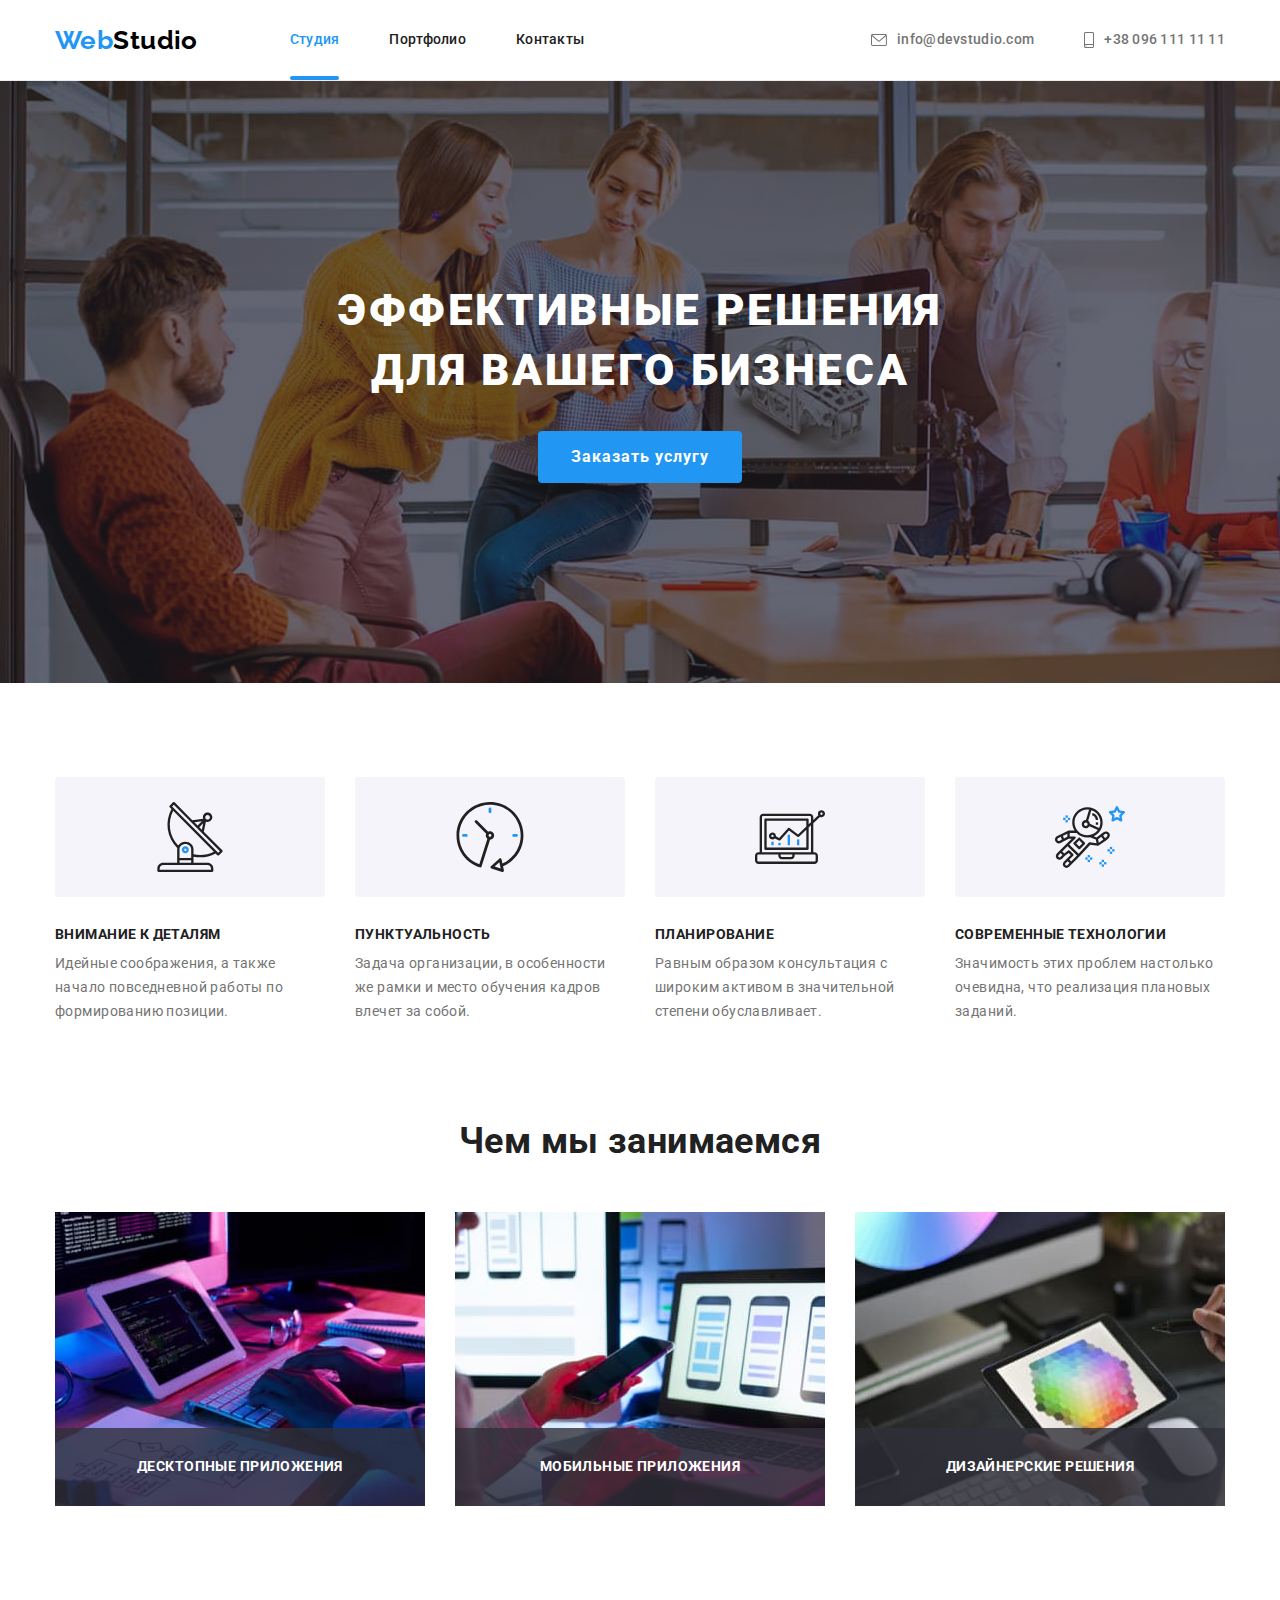
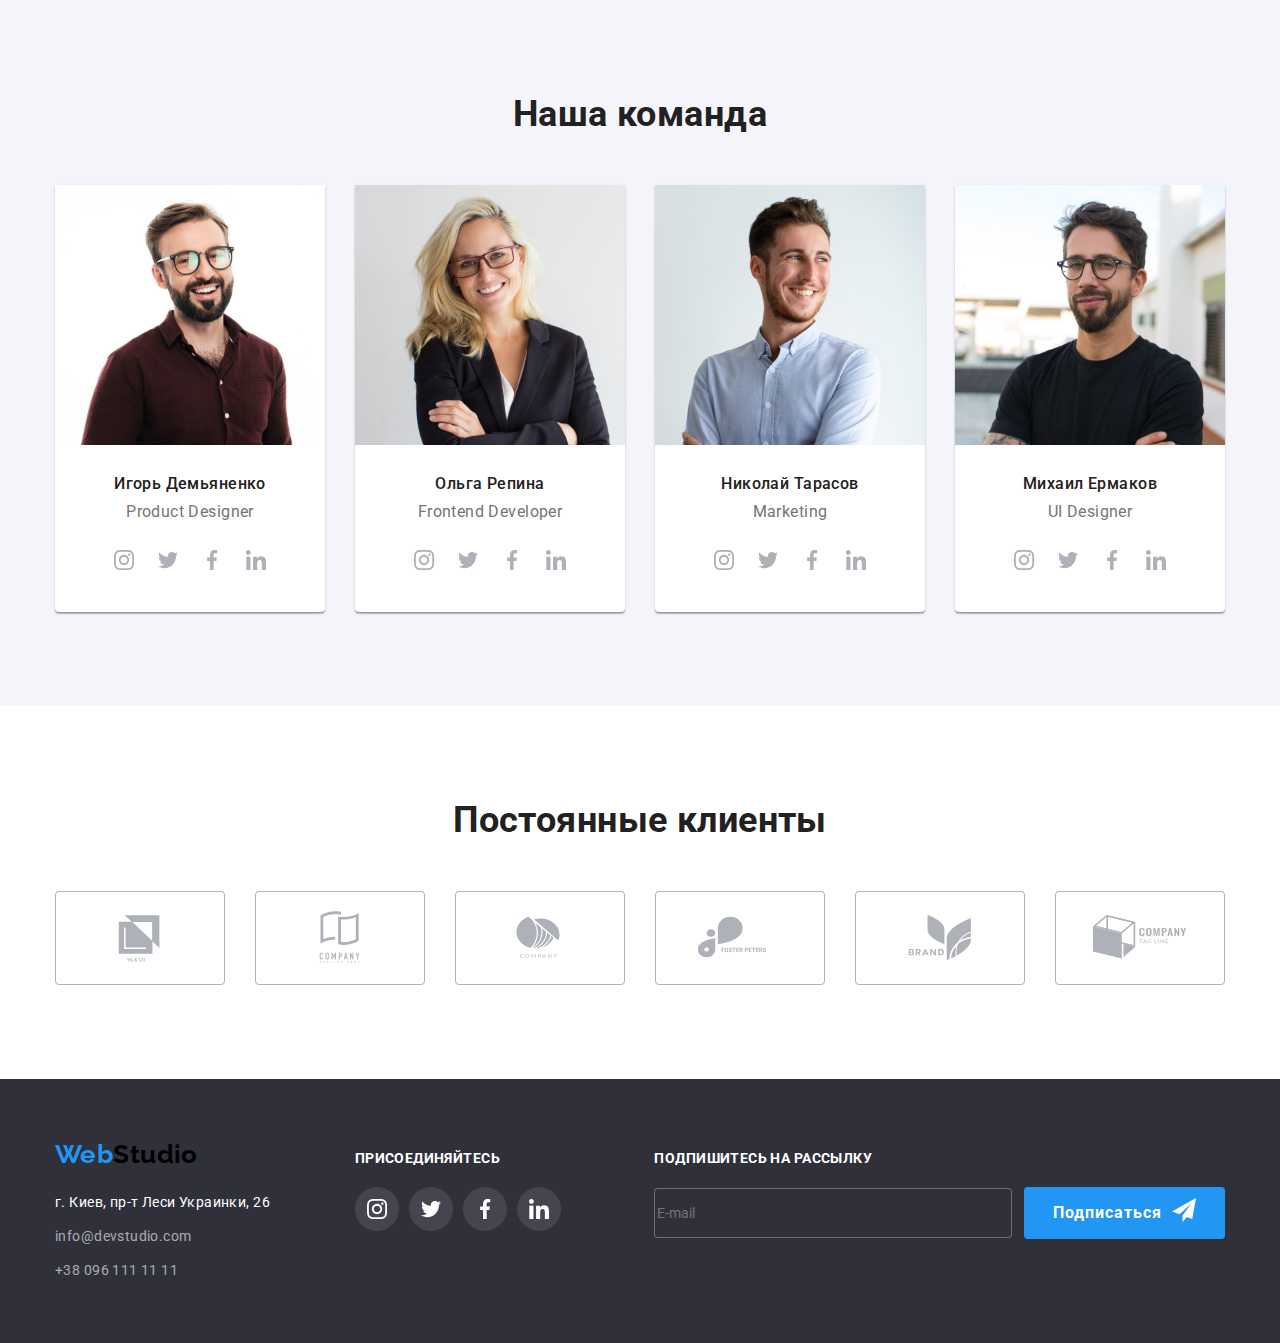
==== index.html @ 5659fb7a "copy hw" ====
<!DOCTYPE html>
<html lang="ru">

<head>
    <meta charset="UTF-8">
    <meta http-equiv="X-UA-Compatible" content="IE=edge">
    <meta name="viewport" content="width=device-width, initial-scale=1.0">
    <title>Webstudio</title>
    <link rel="stylesheet"
        href="https://cdnjs.cloudflare.com/ajax/libs/modern-normalize/1.0.0/modern-normalize.min.css">
    <link rel="preconnect" href="https://fonts.gstatic.com">
    <link
        href="https://fonts.googleapis.com/css2?family=Raleway:wght@700&family=Roboto:wght@400;500;700;900&display=swap"
        rel="stylesheet">
    <link rel="stylesheet" href="./css/main.min.css">
</head>

<body>
    <!-- Шапка -->
    <header class="header">
        <div class="container">
            <nav class="navigation">
                <a class="logo" href="./index.html"><span class="web">Web</span>Studio</a>
                <ul class="site-nav list">
                    <li class="site-nav-item"><a class="link current" href="./index.html">Студия</a></li>
                    <li class="site-nav-item"><a class="link" href="./portfolio.html">Портфолио</a></li>
                    <li class="site-nav-item"><a class="link" href="">Контакты</a></li>
                </ul>
            </nav>

            <ul class="our-contacts list">
                <li class="our-contacts-item">
                    <a class="link" href="mailto:info@devstudio.com">
                        <svg class="our-contacts-icon" width="16" height="12">
                            <use href="./images/sprite.svg#envelope"></use>
                        </svg>
                        info@devstudio.com
                    </a>
                </li>
                <li class="our-contacts-item">
                    <a class="link" href="tel:+380961111111">
                        <svg class="our-contacts-icon" width="10" height="16">
                            <use href="./images/sprite.svg#smartphone"></use>
                        </svg>
                        +38 096 111 11 11
                    </a>
                </li>
            </ul>
        </div>
    </header>

    <main>
        <!-- Герой -->
        <section class="hero">
            <h1 class="hero-title">Эффективные решения для вашего бизнеса</h1>
            <button type="button" class="button primary" data-modal-open>Заказать услугу</button>
        </section>

        <!-- Секция особенности студии -->

        <section class="section features">
            <div class="container">
                <h2 class="features-title visually-hidden">Особенности студии</h2>
                <ul class="features-list list">
                    <li class="item">
                        <div class="thumb">
                            <svg class="icon" width="70" height="70">
                                <use href="./images/sprite.svg#antenna"></use>
                            </svg>
                        </div>
                        <h3 class="title">Внимание к деталям</h3>
                        <p class="text">Идейные соображения, а также начало повседневной работы по формированию позиции.
                        </p>
                    </li>
                    <li class="item">
                        <div class="thumb">
                            <svg class="icon" width="70" height="70">
                                <use href="./images/sprite.svg#clock"></use>
                            </svg>
                        </div>
                        <h3 class="title">Пунктуальность</h3>
                        <p class="text">Задача организации, в особенности же рамки и место обучения кадров влечет за
                            собой.</p>
                    </li>
                    <li class="item">
                        <div class="thumb">
                            <svg class="icon" width="70" height="70">
                                <use href="./images/sprite.svg#diagram"></use>
                            </svg>
                        </div>
                        <h3 class="title">Планирование</h3>
                        <p class="text">Равным образом консультация с широким активом в значительной степени
                            обуславливает.</p>
                    </li>
                    <li class="item">
                        <div class="thumb">
                            <svg class="icon" width="70" height="70">
                                <use href="./images/sprite.svg#astronaut"></use>
                            </svg>
                        </div>
                        <h3 class="title">Современные технологии</h3>
                        <p class="text">Значимость этих проблем настолько очевидна, что реализация плановых заданий.</p>
                    </li>
                </ul>
            </div>
        </section>


        <!-- Секция чем мы занимаемся  -->

        <section class="section works">
            <div class="container">
                <h2 class="section-title">Чем мы занимаемся</h2>
                <ul class="works-list list">
                    <li class="item">
                        <img src="./images/studio/works/box_1.jpg" width="370" height="294" alt="Создание сайта">
                        <p class="works-descripton">Десктопные приложения</p>
                    </li>
                    <li class="item">
                        <img src="./images/studio/works/box_2.jpg" width="370" height="294"
                            alt="разработка мобильных приложений">
                        <p class="works-descripton">Мобильные приложения</p>
                    </li>
                    <li class="item">
                        <img src="./images/studio/works/box_3.jpg" width="370" height="294" alt="Дизайн приложении">
                        <p class="works-descripton">Дизайнерские решения</p>
                    </li>
                </ul>
            </div>
        </section>
        <!-- Секция наша команда -->

        <section class="section team">
            <div class="container">
                <h2 class="section-title">Наша команда</h2>
                <ul class="team-list list">
                    <li class="item">
                        <img src="./images/studio/team/igor_dem.jpg" width="270" height="260" alt="Игорь Демьяненко">
                        <div class="team-item-content">
                            <h3 class="title">Игорь Демьяненко</h3>
                            <p class="text">Product Designer</p>
                            <ul class="social-list list">
                                <li class="social-list-item">
                                    <a href="" class="social-list-link link">
                                        <svg class="social-list-icon" width="20" height="20">
                                            <use href="./images/sprite.svg#instagram"></use>
                                        </svg>
                                    </a>
                                </li>
                                <li class="social-list-item">
                                    <a href="" class="social-list-link link">
                                        <svg class="social-list-icon" width="20" height="20">
                                            <use href="./images/sprite.svg#twitter"></use>
                                        </svg>
                                    </a>
                                </li>
                                <li class="social-list-item">
                                    <a href="" class="social-list-link link">
                                        <svg class="social-list-icon" width="20" height="20">
                                            <use href="./images/sprite.svg#facebook"></use>
                                        </svg>
                                    </a>
                                </li>
                                <li class="social-list-item">
                                    <a href="" class="social-list-link link">
                                        <svg class="social-list-icon" width="20" height="20">
                                            <use href="./images/sprite.svg#linkedin"></use>
                                        </svg>
                                    </a>
                                </li>
                            </ul>
                        </div>
                    </li>
                    <li class="item">
                        <img src="./images/studio/team/olga_rep.jpg" width="270" height="260" alt="Ольга Репина">
                        <div class="team-item-content">
                            <h3 class="title">Ольга Репина</h3>
                            <p class="text">Frontend Developer</p>
                            <ul class="social-list list">
                                <li class="social-list-item">
                                    <a href="" class="social-list-link link">
                                        <svg class="social-list-icon" width="20" height="20">
                                            <use href="./images/sprite.svg#instagram"></use>
                                        </svg>
                                    </a>
                                </li>
                                <li class="social-list-item">
                                    <a href="" class="social-list-link link">
                                        <svg class="social-list-icon" width="20" height="20">
                                            <use href="./images/sprite.svg#twitter"></use>
                                        </svg>
                                    </a>
                                </li>
                                <li class="social-list-item">
                                    <a href="" class="social-list-link link">
                                        <svg class="social-list-icon" width="20" height="20">
                                            <use href="./images/sprite.svg#facebook"></use>
                                        </svg>
                                    </a>
                                </li>
                                <li class="social-list-item">
                                    <a href="" class="social-list-link link">
                                        <svg class="social-list-icon" width="20" height="20">
                                            <use href="./images/sprite.svg#linkedin"></use>
                                        </svg>
                                    </a>
                                </li>
                            </ul>
                        </div>
                    </li>
                    <li class="item">
                        <img src="./images/studio/team/nikolay_tar.jpg" width="270" height="260" alt="Николай Тарасов">
                        <div class="team-item-content">
                            <h3 class="title">Николай Тарасов</h3>
                            <p class="text">Marketing</p>
                            <ul class="social-list list">
                                <li class="social-list-item">
                                    <a href="" class="social-list-link link">
                                        <svg class="social-list-icon" width="20" height="20">
                                            <use href="./images/sprite.svg#instagram"></use>
                                        </svg>
                                    </a>
                                </li>
                                <li class="social-list-item">
                                    <a href="" class="social-list-link link">
                                        <svg class="social-list-icon" width="20" height="20">
                                            <use href="./images/sprite.svg#twitter"></use>
                                        </svg>
                                    </a>
                                </li>
                                <li class="social-list-item">
                                    <a href="" class="social-list-link link">
                                        <svg class="social-list-icon" width="20" height="20">
                                            <use href="./images/sprite.svg#facebook"></use>
                                        </svg>
                                    </a>
                                </li>
                                <li class="social-list-item">
                                    <a href="" class="social-list-link link">
                                        <svg class="social-list-icon" width="20" height="20">
                                            <use href="./images/sprite.svg#linkedin"></use>
                                        </svg>
                                    </a>
                                </li>
                            </ul>
                        </div>
                    </li>
                    <li class="item">
                        <img src="./images/studio/team/mihail_efr.jpg" width="270" height="260" alt="Михаил Ермаков">
                        <div class="team-item-content">
                            <h3 class="title">Михаил Ермаков</h3>
                            <p class="text">UI Designer</p>
                            <ul class="social-list list">
                                <li class="social-list-item">
                                    <a href="" class="social-list-link link">
                                        <svg class="social-list-icon" width="20" height="20">
                                            <use href="./images/sprite.svg#instagram"></use>
                                        </svg>
                                    </a>
                                </li>
                                <li class="social-list-item">
                                    <a href="" class="social-list-link link">
                                        <svg class="social-list-icon" width="20" height="20">
                                            <use href="./images/sprite.svg#twitter"></use>
                                        </svg>
                                    </a>
                                </li>
                                <li class="social-list-item">
                                    <a href="" class="social-list-link link">
                                        <svg class="social-list-icon" width="20" height="20">
                                            <use href="./images/sprite.svg#facebook"></use>
                                        </svg>
                                    </a>
                                </li>
                                <li class="social-list-item">
                                    <a href="" class="social-list-link link">
                                        <svg class="social-list-icon" width="20" height="20">
                                            <use href="./images/sprite.svg#linkedin"></use>
                                        </svg>
                                    </a>
                                </li>
                            </ul>
                        </div>
                    </li>
                </ul>
            </div>
        </section>

        <!-- Section regular customers  -->

        <section class="section customers">
            <div class="container">
                <h2 class="section-title">Постоянные клиенты</h2>
                <ul class="customers-list list">
                    <li class="item">
                        <a href="" class="customers-list-link link">
                            <svg class="customer-icon" width="106" height="60">
                                <use href="./images/sprite.svg#customer_1"></use>
                            </svg>
                        </a>
                    </li>
                    <li class="item">
                        <a href="" class="customers-list-link link">
                            <svg class="customer-icon" width="106" height="60">
                                <use href="./images/sprite.svg#customer_2"></use>
                            </svg>
                        </a>
                    </li>
                    <li class="item">
                        <a href="" class="customers-list-link link">
                            <svg class="customer-icon" width="106" height="60">
                                <use href="./images/sprite.svg#customer_3"></use>
                            </svg>
                        </a>
                    </li>
                    <li class="item">
                        <a href="" class="customers-list-link link">
                            <svg class="customer-icon" width="106" height="60">
                                <use href="./images/sprite.svg#customer_4"></use>
                            </svg>
                        </a>
                    </li>
                    <li class="item">
                        <a href="" class="customers-list-link link">
                            <svg class="customer-icon" width="106" height="60">
                                <use href="./images/sprite.svg#customer_5"></use>
                            </svg>
                        </a>
                    </li>
                    <li class="item">
                        <a href="" class="customers-list-link link">
                            <svg class="customer-icon" width="106" height="60">
                                <use href="./images/sprite.svg#customer_6"></use>
                            </svg>
                        </a>
                    </li>
                </ul>
            </div>
        </section>
    </main>

    <!-- Футер -->
    <footer class="footer">
        <div class="container">
            <div class="footer-left-side">
                <div class="footer-address-side">
                    <a href="./index.html" class="logo"><span class="web">Web</span>Studio</a>
                    <address class="address">
                        <p>г. Киев, пр-т Леси Украинки, 26</p>
                        <ul class="footer-list list">
                            <li class="item"><a href="mailto:info@devstudio.com" class="link">info@devstudio.com</a>
                            </li>
                            <li class="item"><a href="tel:+380961111111" class="link">+38 096 111 11 11</a></li>
                        </ul>
                    </address>
                </div>
                <div class="footer-social-list-side">
                    <p class="footer-title">присоединяйтесь</p>
                    <ul class="footer-social-list list">
                        <li class="item">
                            <a href="" class="social-list-link link">
                                <svg class="social-list-icon footer-icon" width="20" height="20">
                                    <use href="./images/sprite.svg#instagram"></use>
                                </svg>
                            </a>
                        </li>
                        <li class="item">
                            <a href="" class="social-list-link link">
                                <svg class="social-list-icon footer-icon" width="20" height="20">
                                    <use href="./images/sprite.svg#twitter"></use>
                                </svg>
                            </a>
                        </li>
                        <li class="item">
                            <a href="" class="social-list-link link">
                                <svg class="social-list-icon footer-icon" width="20" height="20">
                                    <use href="./images/sprite.svg#facebook"></use>
                                </svg>
                            </a>
                        </li>
                        <li class="item">
                            <a href="" class="social-list-link link">
                                <svg class="social-list-icon footer-icon" width="20" height="20">
                                    <use href="./images/sprite.svg#linkedin"></use>
                                </svg>
                            </a>
                        </li>
                    </ul>
                </div>
            </div>
            <div class="footer-right-side">
                <p class="footer-title">Подпишитесь на рассылку</p>
                <form class="footer-form">
                    <label>
                        <input class="footer-form-input" type="email" name="email" placeholder="E-mail">
                    </label>
                    <button class="button footer" type="submit">Подписаться<svg class="footer-form-icon" width="24"
                            height="24">
                            <use href="./images/sprite.svg#send"></use>
                        </svg>
                    </button>
                </form>
            </div>
        </div>
    </footer>

    <div class="backdrop is-hidden" data-modal>
        <div class="modal">
            <button class="close-btn" type="button" data-modal-close>
                <svg class="close-btn-icon" width="18" height="18">
                    <use href="./images/sprite.svg#close"></use>
                </svg>
            </button>
            <form class="modal-form">
                <b class="modal-head">Оставьте свои данные, мы вам перезвоним</b>
                <label class="modal-form-field">
                    Имя
                    <span class="modal-form-input-wrapper">
                        <input type="text" class="modal-form-input" name="user-name">
                        <svg class="modal-form-icon" width="18" height="18">
                            <use href="./images/sprite.svg#person"></use>
                        </svg>
                    </span>
                </label>
                <label class="modal-form-field">
                    Телефон
                    <span class="modal-form-input-wrapper">
                        <input type="tel" class="modal-form-input" name="user-phone">
                        <svg class="modal-form-icon" width="18" height="18">
                            <use href="./images/sprite.svg#phone"></use>
                        </svg>
                    </span>
                </label>
                <label class="modal-form-field">
                    Почта
                    <span class="modal-form-input-wrapper">
                        <input type="email" class="modal-form-input" name="user-email">
                        <svg class="modal-form-icon" width="18" height="18">
                            <use href="./images/sprite.svg#email"></use>
                        </svg>
                    </span>
                </label>
                <label class="modal-form-field">
                    Комментарий
                    <textarea name="user-message" class="modal-form-message" placeholder="Введите текст"></textarea>
                </label>
                <input type="checkbox" name="user-policy" id="user-policy" class="modal-form-term visually-hidden">
                <label for="user-policy" class="modal-form-term-desc">
                    <span class="check-box">
                        <svg class="modal-check-icon" width="16" height="15">
                            <use href="./images/sprite.svg#check"></use>
                        </svg>
                    </span>Соглашаюсь с рассылкой и принимаю &nbsp; <a class="modal-form-term-link" href="">Условия
                        договора</a>
                </label>
                <button class="button primary modal-form-btn" type="submit">Отправить</button>
            </form>
        </div>
    </div>

    <script src="./js/modal.js"></script>

</body>

</html>
---- css/main.min.css ----
html{box-sizing:border-box}*,*::before,*::after{box-sizing:inherit}body{background-color:var(--primary-white-color);color:var(--primary-text-color);font-family:Roboto, sans-serif;font-size:14px;line-height:1.71;letter-spacing:0.03em}h1,h2,h3,h4,h5,h6,p{margin:0;padding:0}img{display:block;max-width:100%;height:auto}.list{margin:0;padding:0;list-style:none}.link{text-decoration:none}.container{width:1200px;padding-left:15px;padding-right:15px;margin-left:auto;margin-right:auto}.footer .container{display:flex;align-items:baseline}.header .container{display:flex;align-items:center}.section{padding-top:94px;padding-bottom:94px}.backdrop{position:fixed;top:0;left:0;width:100vw;height:100vh;background-color:rgba(0,0,0,0.2);transition:all 250ms cubic-bezier(0.4, 0, 0.2, 1)}.is-hidden{opacity:0;visibility:hidden;pointer-events:none}.button{display:inline-block;border:1px solid transparent;border-radius:4px;padding:6px 22px;font-family:inherit;cursor:pointer;color:var(--title-text-color);background-color:var(--button-bg-color);font-weight:500;font-size:16px;line-height:1.62;letter-spacing:0.03em;transition:color 250ms cubic-bezier(0.4, 0, 0.2, 1),background-color 250ms cubic-bezier(0.4, 0, 0.2, 1),box-shadow 250ms cubic-bezier(0.4, 0, 0.2, 1)}.button:hover,.button:focus{color:var(--primary-white-color);background-color:var(--accent-color);box-shadow:0px 3px 1px rgba(0,0,0,0.1),0px 1px 2px rgba(0,0,0,0.08),0px 2px 2px rgba(0,0,0,0.12)}.button.primary{padding:10px 32px;color:var(--primary-white-color);background-color:var(--accent-color);font-weight:700;font-size:16px;line-height:1.87;letter-spacing:0.06em}.close-btn{position:absolute;display:flex;align-items:center;justify-content:center;top:8px;right:8px;width:30px;height:30px;background-color:transparent;border-radius:50%;border:1px solid rgba(0,0,0,0.1);cursor:pointer}.close-btn:focus .close-btn-icon{fill:var(--accent-color)}.logo .footer{margin-bottom:20px;margin-right:0;color:var(--primary-white-color)}.modal-form{padding:40px 40px;display:flex;flex-direction:column}.modal-head{font-size:20px;line-height:1.15;text-align:center;color:var(--title-text-color);margin-bottom:12px}.modal-form-input-wrapper{display:block;position:relative}.modal-form-input{margin-bottom:10px;width:100%;height:40px;border:1px solid rgba(33,33,33,0.2);border-radius:4px;padding-left:42px;transition:border-color 250ms cubic-bezier(0.4, 0, 0.2, 1)}.modal-form-input:focus{outline:none;border-color:var(--accent-color)}.modal-form-message{width:100%;height:120px;border:1px solid rgba(33,33,33,0.2);border-radius:4px;resize:none;padding:12px 16px;transition:border-color 250ms cubic-bezier(0.4, 0, 0.2, 1)}.modal-form-message::placeholder{color:rgba(117,117,117,0.5)}.modal-form-message:focus{outline:none;border-color:var(--accent-color)}.modal-form-icon{position:absolute;top:20px;left:12px;transform:translateY(-50%);display:block;transition:fiil 250ms cubic-bezier(0.4, 0, 0.2, 1)}.modal-form-input:focus+.modal-form-icon{fill:var(--accent-color)}.modal-form-term-desc{position:relative;display:flex;align-items:center;justify-content:center;font-size:14px;margin-bottom:30px}.modal-form-term:checked+.modal-form-term-desc .modal-check-icon{opacity:1}.modal-form-term:checked+.modal-form-term-desc .check-box{background-color:var(--accent-color);border:none}.modal-form-term:focus+.modal-form-term-desc .check-box{border:1px solid var(--accent-color)}.check-box{position:relative;display:inline-block;margin-right:8px;width:16px;height:15px;border:1px solid #212121;border-radius:2px;transition:border 250ms cubic-bezier(0.4, 0, 0.2, 1)}.modal-check-icon{opacity:0;transition:opacity 250ms cubic-bezier(0.4, 0, 0.2, 1)}.modal-form-btn{align-self:center}.modal-form-term-link{color:var(--accent-color)}.modal{position:absolute;left:50%;top:50%;transform:translate(-50%, -50%);width:528px;height:580px;background-color:#ffffff}.section-title{margin-bottom:50px;color:var(--title-text-color);font-weight:700;font-size:36px;line-height:1.14;text-align:center}.social-list{display:inline-flex}.social-list>.social-list.item:not(:last-child){margin-right:10px}.social-list-icon{fill:#afb1b8;transition:fill 250ms cubic-bezier(0.4, 0, 0.2, 1)}.social-list-link:hover .social-list-icon,.social-list-link:focus .social-list-icon{fill:var(--primary-white-color)}.social-list-link{display:flex;justify-content:center;align-items:center;width:44px;height:44px;border-radius:50%;transition:background-color 250ms cubic-bezier(0.4, 0, 0.2, 1)}.social-list-link:hover,.social-list-link:focus{background-color:var(--accent-color)}.features-list .title{margin-left:0px;font-weight:700;font-size:14px;line-height:1.14;text-transform:uppercase;margin-bottom:10px}.portfolio-list .title{margin-bottom:4px;font-weight:700;font-size:18px;line-height:2;letter-spacing:0.06em}.portfolio-list .title{margin-bottom:4px;font-weight:700;font-size:18px;line-height:2;letter-spacing:0.06em}.team-list .title{padding-bottom:10px;font-weight:500;font-size:16px;line-height:1.18}.portfolio .title,.team-list .title,.features-list .title{color:var(--title-text-color)}.our-contacts .link{display:flex;align-items:center;justify-content:center;color:var(--primary-text-color);font-weight:500;font-size:14px;line-height:1.14;letter-spacing:0.02em;transition:color 250ms cubic-bezier(0.4, 0, 0.2, 1)}.our-contacts{display:flex;margin-left:auto}.our-contacts-icon{margin-right:10px;fill:var(--primary-text-color);transition:fill 250ms cubic-bezier(0.4, 0, 0.2, 1)}.our-contacts .link:hover .our-contacts-icon,.our-contacts .link:focus .our-contacts-icon{fill:var(--accent-color)}.customers-list{display:flex;flex-wrap:wrap;align-items:center;justify-content:center;margin-top:-30px;margin-left:-30px}.customer-icon{fill:#afb1b8;transition:fill 250ms cubic-bezier(0.4, 0, 0.2, 1)}.customers-list-link:hover .customer-icon,.customers-list-link:focus .customer-icon{fill:var(--accent-color)}.customers-list-link{display:flex;justify-content:center;align-items:center;padding:16px 0px;border:1px solid #afb1b8;border-radius:4px;transition:border 250ms cubic-bezier(0.4, 0, 0.2, 1),border-radius 250ms cubic-bezier(0.4, 0, 0.2, 1)}.customers-list-link:hover,.customers-list-link:focus{border:1px solid #2196f3;border-radius:4px}.customers-list .item{margin-top:30px;margin-left:30px;flex-basis:calc((100% - 180px) / 6)}.features-list{display:flex;flex-wrap:wrap;margin-left:-30px;margin-top:-30px}.thumb{display:flex;align-items:center;justify-content:center;margin-bottom:30px;background:#f5f4fa;border-radius:4px}.features-list>.item{margin-left:30px;margin-top:30px;flex-basis:calc((100% - 120px) / 4);height:250px}.features-list .icon{display:flex;flex-wrap:wrap;align-items:center;justify-content:center;height:120px}.footer{padding-top:60px;padding-bottom:60px;background-color:var(--primary-bg-color);color:var(--primary-white-color)}.footer-list{margin-top:10px}.address{font-style:normal;margin-top:20px}.footer .link{color:var(--footer-text-color);text-decoration:none;font-style:normal;transition:color 250ms cubic-bezier(0.4, 0, 0.2, 1),background-color 250ms cubic-bezier(0.4, 0, 0.2, 1)}.footer .link:hover,.footer .link:focus{color:var(--accent-color)}.footer-title{font-weight:700;font-size:14px;line-height:1.14;text-transform:uppercase;color:var(--primary-white-color);margin-bottom:20px}.footer-social-list{display:inline-flex;flex-wrap:wrap;margin-left:-10px;margin-top:-10px}.social-list-icon.footer-icon{fill:#ffffff}.footer-form-icon{fill:#ffffff;margin-left:10px}.footer-form{display:flex;align-items:center;justify-content:center}.button.footer{display:flex;margin-left:12px;padding:10px 28px;color:var(--primary-white-color);background-color:var(--accent-color);font-weight:700;font-size:16px;line-height:1.87;letter-spacing:0.06em}.footer-form-input{line-height:1.25;width:358px;height:50px;color:var(--primary-white-color);border:1px solid rgba(255,255,255,0.3);background-color:var(--primary-bg-color);border-radius:4px}.footer-list .item:not(:last-child){margin-bottom:10px}.footer-social-list .item{margin-left:10px;margin-top:10px;flex-basis:calc((100% - 40px) / 4);width:44px;height:44px;border-radius:50%;background-color:rgba(255,255,255,0.1)}.footer-social-list .item{margin-left:10px;margin-top:10px;flex-basis:calc((100% - 40px) / 4);width:44px;height:44px;border-radius:50%;background-color:rgba(255,255,255,0.1)}.footer-left-side{display:flex;align-items:baseline;flex-basis:calc((100% - 30px) / 2)}.footer-right-side{margin-left:30px;flex-basis:calc((100% - 30px) / 2)}.footer-address-side{flex-basis:calc((100% - 30px) / 2)}.footer-social-list-side{margin-left:30px;flex-basis:calc((100% - 30px) / 2)}.web{color:var(--accent-color)}.header{align-items:center;justify-content:space-between;border-bottom:1px solid #ececec}.navigation{display:flex;align-items:center}.our-contacts-item:not(:last-child){margin-right:50px}.logo{margin-right:92px;font-family:Raleway, sans-serif;font-weight:700;font-size:26px;line-height:1.19;text-decoration:none;color:#000000}.link.current::after{position:absolute;content:'';display:block;left:0;bottom:0;width:100%;height:4px;border-radius:2px;background-color:var(--accent-color)}.site-nav{display:flex}.site-nav-item{position:absolute;position:relative;display:block;text-align:center;padding-top:32px;padding-bottom:32px}.site-nav-item:not(:last-child){margin-right:50px}.site-nav .link{display:block;color:var(--title-text-color);font-weight:500;font-size:14px;line-height:1.14;letter-spacing:0.02em;transition:color 250ms cubic-bezier(0.4, 0, 0.2, 1)}.site-nav .link:hover,.site-nav .link:focus,.our-contacts .link:hover,.our-contacts .link:focus{color:var(--accent-color)}.site-nav .link.current{color:var(--accent-color)}.hero{max-width:1600px;margin:0px auto;padding:200px 0px;text-align:center;background-image:linear-gradient(rgba(47,48,58,0.4), rgba(47,48,58,0.4)),url(../images/studio/hero/hero_bg.jpg);background-repeat:no-repeat;background-size:cover}.hero-title{max-width:696px;margin-left:auto;margin-right:auto;margin-bottom:30px;color:var(--primary-white-color);font-weight:900;font-size:44px;line-height:1.36;letter-spacing:0.06em;text-transform:uppercase}.portfolio-list .text{font-size:16px;line-height:1.87;color:var(--primary-text-color)}.portfolio-list{display:flex;flex-wrap:wrap;margin-left:-30px;margin-top:-30px}.portfolio-item-content{padding:20px 24px;border-right:1px solid #eeeeee;border-bottom:1px solid #eeeeee;border-left:1px solid #eeeeee}.portfolio-card{display:block;transition:background-color 250ms cubic-bezier(0.4, 0, 0.2, 1),box-shadow 250ms cubic-bezier(0.4, 0, 0.2, 1)}.portfolio-card:hover,.portfolio-card:focus{background-color:#ffffff;box-shadow:0px 1px 1px rgba(0,0,0,0.12),0px 4px 4px rgba(0,0,0,0.06),1px 4px 6px rgba(0,0,0,0.16)}.portfolio-box{position:relative;overflow:hidden}.portfolio-card-subtitle{font-size:18px;line-height:1.58;color:var(--primary-white-color);position:absolute;padding:64px 24px;width:100%;height:100%;left:0;top:0;background-color:rgba(33,150,243,0.9);transform:translateY(100%);opacity:0;transition:transform 250ms cubic-bezier(0.4, 0, 0.2, 1),opacity 250ms cubic-bezier(0.4, 0, 0.2, 1)}.portfolio-card:hover .portfolio-card-subtitle,.portfolio-card:focus .portfolio-card-subtitle{transform:translateY(0);opacity:1}.portfolio-list .item{margin-left:30px;margin-top:30px;flex-basis:calc((100% - 90px) / 3)}.filters{display:flex;justify-content:center;margin-bottom:34px}.filters>.item:not(:last-child){margin-right:8px}.team-list{display:flex;flex-wrap:wrap;margin-left:-30px;margin-top:-30px}.team-list .item{margin-left:30px;margin-top:30px;flex-basis:calc((100% - 120px) / 4);background-color:var(--primary-white-color);box-shadow:0px 1px 3px rgba(0,0,0,0.12),0px 1px 1px rgba(0,0,0,0.14),0px 2px 1px rgba(0,0,0,0.2);border-radius:0px 0px 4px 4px}.team-item-content{padding-top:30px;padding-bottom:30px;text-align:center}.section.team{background-color:var(--button-bg-color)}.team-list .text{font-size:16px;line-height:1.18;margin-bottom:16px}.works-list{display:flex;flex-wrap:wrap;margin-left:-30px;margin-top:-30px}.works-list>.item{position:relative;margin-left:30px;margin-top:30px;flex-basis:calc((100% - 90px) / 3)}.section.works{padding-top:0}.works-descripton{position:absolute;left:0;bottom:0;font-weight:700;text-align:center;text-transform:uppercase;padding-top:27px;padding-bottom:27px;color:var(--primary-white-color);width:100%;background-color:rgba(47,48,58,0.8)}:root{--primary-text-color: #757575;--title-text-color: #212121;--accent-color: #2196f3;--footer-text-color: rgba(255, 255, 255, 0.6);--primary-white-color: #ffffff;--primary-bg-color: #2f303a;--button-bg-color: #f5f4fa}.visually-hidden{position:absolute !important;clip:rect(1px 1px 1px 1px);clip:rect(1px, 1px, 1px, 1px);padding:0 !important;border:0 !important;height:1px !important;width:1px !important;overflow:hidden}
/*# sourceMappingURL=main.min.css.map */
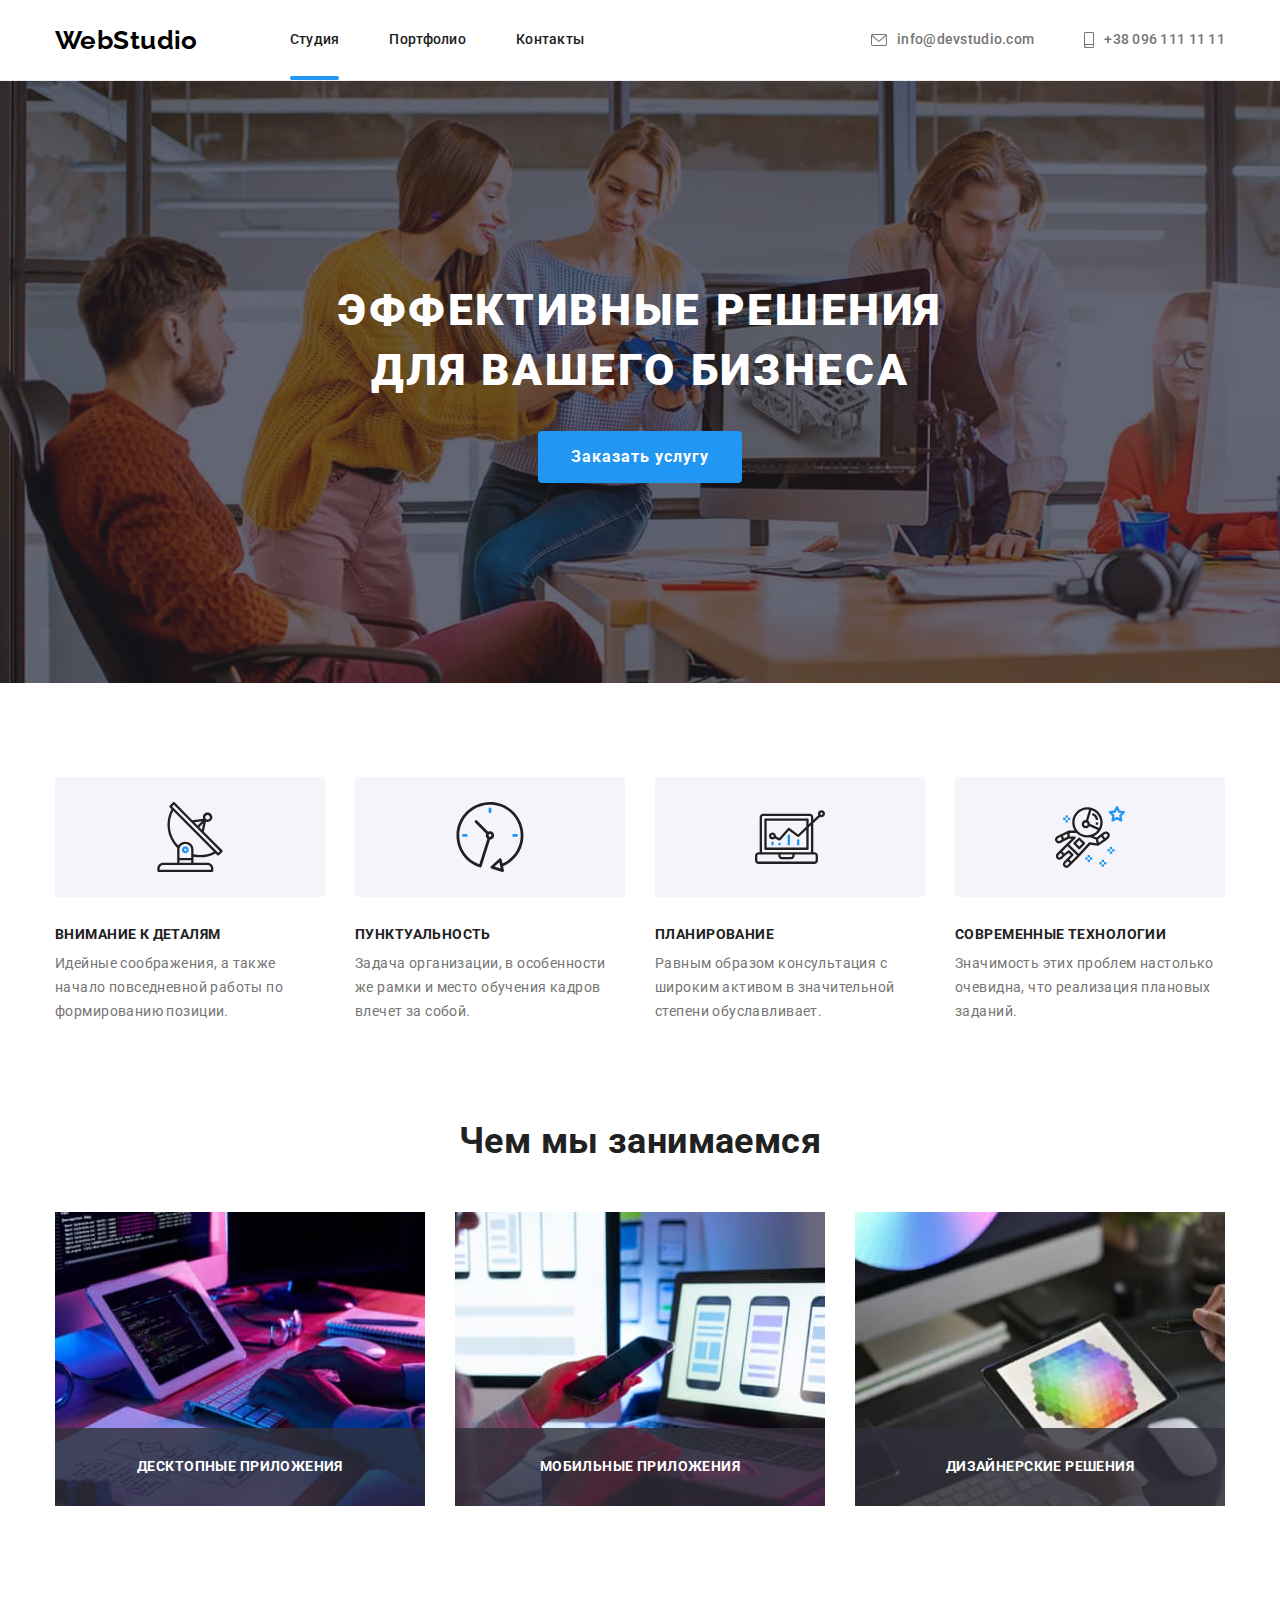
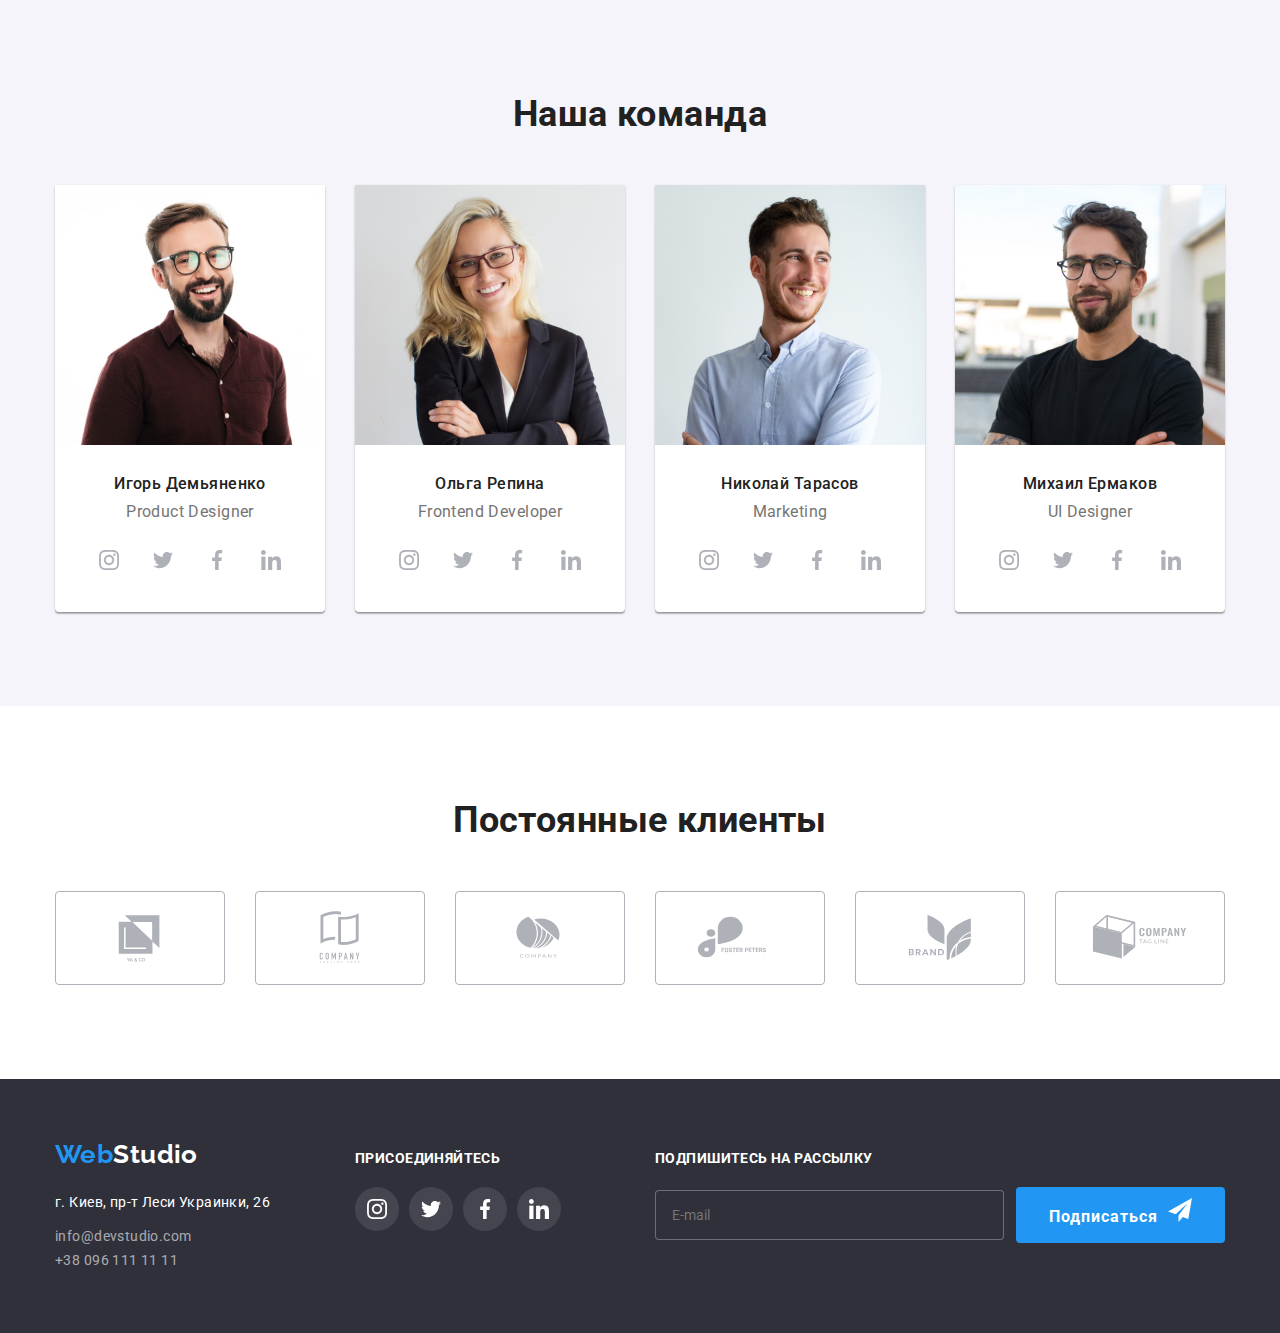
==== commit 6553809b: "переписал по BEM" ====
--- a/index.html
+++ b/index.html
@@ -18,28 +18,27 @@
 <body>
     <!-- Шапка -->
     <header class="header">
-        <div class="container">
-            <nav class="navigation">
-                <a class="logo" href="./index.html"><span class="web">Web</span>Studio</a>
-                <ul class="site-nav list">
-                    <li class="site-nav-item"><a class="link current" href="./index.html">Студия</a></li>
-                    <li class="site-nav-item"><a class="link" href="./portfolio.html">Портфолио</a></li>
-                    <li class="site-nav-item"><a class="link" href="">Контакты</a></li>
+        <div class="container header__container">
+            <nav class="navigation header__navigation">
+                <a class="logo header__logo" href="./index.html"><span class="logo__word_text_color">Web</span>Studio</a>
+                <ul class="site-nav header__site-nav list">
+                    <li class="site-nav__item"><a class="site-nav__link link site-nav__link_current" href="./index.html">Студия</a></li>
+                    <li class="site-nav__item"><a class="site-nav__link link" href="./portfolio.html">Портфолио</a></li>
+                    <li class="site-nav__item"><a class="site-nav__link link" href="">Контакты</a></li>
                 </ul>
             </nav>
-
-            <ul class="our-contacts list">
-                <li class="our-contacts-item">
-                    <a class="link" href="mailto:info@devstudio.com">
-                        <svg class="our-contacts-icon" width="16" height="12">
+            <ul class="our-contacts header__our-contacts list">
+                <li class="our-contacts__item">
+                    <a class="our-contacts__link link" href="mailto:info@devstudio.com">
+                        <svg class="our-contacts__icon" width="16" height="12">
                             <use href="./images/sprite.svg#envelope"></use>
                         </svg>
                         info@devstudio.com
                     </a>
                 </li>
-                <li class="our-contacts-item">
-                    <a class="link" href="tel:+380961111111">
-                        <svg class="our-contacts-icon" width="10" height="16">
+                <li class="our-contacts__item">
+                    <a class="our-contacts__link link" href="tel:+380961111111">
+                        <svg class="our-contacts__icon" width="10" height="16">
                             <use href="./images/sprite.svg#smartphone"></use>
                         </svg>
                         +38 096 111 11 11
@@ -53,117 +52,117 @@
         <!-- Герой -->
         <section class="hero">
             <h1 class="hero-title">Эффективные решения для вашего бизнеса</h1>
-            <button type="button" class="button primary" data-modal-open>Заказать услугу</button>
+            <button type="button" class="button hero__button" data-modal-open>Заказать услугу</button>
         </section>
 
         <!-- Секция особенности студии -->
 
-        <section class="section features">
+        <section class="section">
+            <div class="container section__features">
+                <h2 class="section__title visually-hidden">Особенности студии</h2>
+                <ul class="section__features-list features-list list">
+                    <li class="features-list__item">
+                        <div class="features-list__thumb">
+                            <svg class="features-list__icon" width="70" height="70">
+                                <use href="./images/sprite.svg#antenna"></use>
+                            </svg>
+                        </div>
+                        <h3 class="features-list__title">Внимание к деталям</h3>
+                        <p class="features-list__text">Идейные соображения, а также начало повседневной работы по формированию позиции.
+                        </p>
+                    </li>
+                    <li class="features-list__item">
+                        <div class="features-list__thumb">
+                            <svg class="features-list__icon" width="70" height="70">
+                                <use href="./images/sprite.svg#clock"></use>
+                            </svg>
+                        </div>
+                        <h3 class="features-list__title">Пунктуальность</h3>
+                        <p class="features-list__text">Задача организации, в особенности же рамки и место обучения кадров влечет за
+                            собой.</p>
+                    </li>
+                    <li class="features-list__item">
+                        <div class="features-list__thumb">
+                            <svg class="features-list__icon" width="70" height="70">
+                                <use href="./images/sprite.svg#diagram"></use>
+                            </svg>
+                        </div>
+                        <h3 class="features-list__title">Планирование</h3>
+                        <p class="features-list__text">Равным образом консультация с широким активом в значительной степени
+                            обуславливает.</p>
+                    </li>
+                    <li class="features-list__item">
+                        <div class="features-list__thumb">
+                            <svg class="features-list__icon" width="70" height="70">
+                                <use href="./images/sprite.svg#astronaut"></use>
+                            </svg>
+                        </div>
+                        <h3 class="features-list__title">Современные технологии</h3>
+                        <p class="features-list__text">Значимость этих проблем настолько очевидна, что реализация плановых заданий.</p>
+                    </li>
+                </ul>
+            </div>
+        </section>
+
+
+        <!-- Секция чем мы занимаемся  -->
+
+        <section class="section section__works_pt_zero">
             <div class="container">
-                <h2 class="features-title visually-hidden">Особенности студии</h2>
-                <ul class="features-list list">
-                    <li class="item">
-                        <div class="thumb">
-                            <svg class="icon" width="70" height="70">
-                                <use href="./images/sprite.svg#antenna"></use>
-                            </svg>
-                        </div>
-                        <h3 class="title">Внимание к деталям</h3>
-                        <p class="text">Идейные соображения, а также начало повседневной работы по формированию позиции.
-                        </p>
-                    </li>
-                    <li class="item">
-                        <div class="thumb">
-                            <svg class="icon" width="70" height="70">
-                                <use href="./images/sprite.svg#clock"></use>
-                            </svg>
-                        </div>
-                        <h3 class="title">Пунктуальность</h3>
-                        <p class="text">Задача организации, в особенности же рамки и место обучения кадров влечет за
-                            собой.</p>
-                    </li>
-                    <li class="item">
-                        <div class="thumb">
-                            <svg class="icon" width="70" height="70">
-                                <use href="./images/sprite.svg#diagram"></use>
-                            </svg>
-                        </div>
-                        <h3 class="title">Планирование</h3>
-                        <p class="text">Равным образом консультация с широким активом в значительной степени
-                            обуславливает.</p>
-                    </li>
-                    <li class="item">
-                        <div class="thumb">
-                            <svg class="icon" width="70" height="70">
-                                <use href="./images/sprite.svg#astronaut"></use>
-                            </svg>
-                        </div>
-                        <h3 class="title">Современные технологии</h3>
-                        <p class="text">Значимость этих проблем настолько очевидна, что реализация плановых заданий.</p>
-                    </li>
-                </ul>
-            </div>
-        </section>
-
-
-        <!-- Секция чем мы занимаемся  -->
-
-        <section class="section works">
-            <div class="container">
-                <h2 class="section-title">Чем мы занимаемся</h2>
-                <ul class="works-list list">
-                    <li class="item">
+                <h2 class="section__title">Чем мы занимаемся</h2>
+                <ul class="section__works-list works-list list">
+                    <li class="works-list__item">
                         <img src="./images/studio/works/box_1.jpg" width="370" height="294" alt="Создание сайта">
-                        <p class="works-descripton">Десктопные приложения</p>
-                    </li>
-                    <li class="item">
+                        <p class="works-list__descripton">Десктопные приложения</p>
+                    </li>
+                    <li class="works-list__item">
                         <img src="./images/studio/works/box_2.jpg" width="370" height="294"
                             alt="разработка мобильных приложений">
-                        <p class="works-descripton">Мобильные приложения</p>
-                    </li>
-                    <li class="item">
+                        <p class="works-list__descripton">Мобильные приложения</p>
+                    </li>
+                    <li class="works-list__item">
                         <img src="./images/studio/works/box_3.jpg" width="370" height="294" alt="Дизайн приложении">
-                        <p class="works-descripton">Дизайнерские решения</p>
+                        <p class="works-list__descripton">Дизайнерские решения</p>
                     </li>
                 </ul>
             </div>
         </section>
         <!-- Секция наша команда -->
 
-        <section class="section team">
+        <section class="section section__team_bg_color">
             <div class="container">
-                <h2 class="section-title">Наша команда</h2>
-                <ul class="team-list list">
-                    <li class="item">
+                <h2 class="section__title">Наша команда</h2>
+                <ul class="section__team-list team-list list">
+                    <li class="team-list__item">
                         <img src="./images/studio/team/igor_dem.jpg" width="270" height="260" alt="Игорь Демьяненко">
-                        <div class="team-item-content">
-                            <h3 class="title">Игорь Демьяненко</h3>
-                            <p class="text">Product Designer</p>
+                        <div class="team-list__content">
+                            <h3 class="team-list__title">Игорь Демьяненко</h3>
+                            <p class="team-list__text">Product Designer</p>
                             <ul class="social-list list">
-                                <li class="social-list-item">
-                                    <a href="" class="social-list-link link">
-                                        <svg class="social-list-icon" width="20" height="20">
+                                <li class="social-list__item">
+                                    <a href="" class="social-list__link link">
+                                        <svg class="social-list__icon" width="20" height="20">
                                             <use href="./images/sprite.svg#instagram"></use>
                                         </svg>
                                     </a>
                                 </li>
-                                <li class="social-list-item">
-                                    <a href="" class="social-list-link link">
-                                        <svg class="social-list-icon" width="20" height="20">
+                                <li class="social-list__item">
+                                    <a href="" class="social-list__link link">
+                                        <svg class="social-list__icon" width="20" height="20">
                                             <use href="./images/sprite.svg#twitter"></use>
                                         </svg>
                                     </a>
                                 </li>
-                                <li class="social-list-item">
-                                    <a href="" class="social-list-link link">
-                                        <svg class="social-list-icon" width="20" height="20">
+                                <li class="social-list__item">
+                                    <a href="" class="social-list__link link">
+                                        <svg class="social-list__icon" width="20" height="20">
                                             <use href="./images/sprite.svg#facebook"></use>
                                         </svg>
                                     </a>
                                 </li>
-                                <li class="social-list-item">
-                                    <a href="" class="social-list-link link">
-                                        <svg class="social-list-icon" width="20" height="20">
+                                <li class="social-list__item">
+                                    <a href="" class="social-list__link link">
+                                        <svg class="social-list__icon" width="20" height="20">
                                             <use href="./images/sprite.svg#linkedin"></use>
                                         </svg>
                                     </a>
@@ -171,36 +170,36 @@
                             </ul>
                         </div>
                     </li>
-                    <li class="item">
+                    <li class="team-list__item">
                         <img src="./images/studio/team/olga_rep.jpg" width="270" height="260" alt="Ольга Репина">
-                        <div class="team-item-content">
-                            <h3 class="title">Ольга Репина</h3>
-                            <p class="text">Frontend Developer</p>
+                        <div class="team-list__content">
+                            <h3 class="team-list__title">Ольга Репина</h3>
+                            <p class="team-list__text">Frontend Developer</p>
                             <ul class="social-list list">
-                                <li class="social-list-item">
-                                    <a href="" class="social-list-link link">
-                                        <svg class="social-list-icon" width="20" height="20">
+                                <li class="social-list__item">
+                                    <a href="" class="social-list__link link">
+                                        <svg class="social-list__icon" width="20" height="20">
                                             <use href="./images/sprite.svg#instagram"></use>
                                         </svg>
                                     </a>
                                 </li>
-                                <li class="social-list-item">
-                                    <a href="" class="social-list-link link">
-                                        <svg class="social-list-icon" width="20" height="20">
+                                <li class="social-list__item">
+                                    <a href="" class="social-list__link link">
+                                        <svg class="social-list__icon" width="20" height="20">
                                             <use href="./images/sprite.svg#twitter"></use>
                                         </svg>
                                     </a>
                                 </li>
-                                <li class="social-list-item">
-                                    <a href="" class="social-list-link link">
-                                        <svg class="social-list-icon" width="20" height="20">
+                                <li class="social-list__item">
+                                    <a href="" class="social-list__link link">
+                                        <svg class="social-list__icon" width="20" height="20">
                                             <use href="./images/sprite.svg#facebook"></use>
                                         </svg>
                                     </a>
                                 </li>
-                                <li class="social-list-item">
-                                    <a href="" class="social-list-link link">
-                                        <svg class="social-list-icon" width="20" height="20">
+                                <li class="social-list__item">
+                                    <a href="" class="social-list__link link">
+                                        <svg class="social-list__icon" width="20" height="20">
                                             <use href="./images/sprite.svg#linkedin"></use>
                                         </svg>
                                     </a>
@@ -208,36 +207,36 @@
                             </ul>
                         </div>
                     </li>
-                    <li class="item">
+                    <li class="team-list__item">
                         <img src="./images/studio/team/nikolay_tar.jpg" width="270" height="260" alt="Николай Тарасов">
-                        <div class="team-item-content">
-                            <h3 class="title">Николай Тарасов</h3>
-                            <p class="text">Marketing</p>
+                        <div class="team-list__content">
+                            <h3 class="team-list__title">Николай Тарасов</h3>
+                            <p class="team-list__text">Marketing</p>
                             <ul class="social-list list">
-                                <li class="social-list-item">
-                                    <a href="" class="social-list-link link">
-                                        <svg class="social-list-icon" width="20" height="20">
+                                <li class="social-list__item">
+                                    <a href="" class="social-list__link link">
+                                        <svg class="social-list__icon" width="20" height="20">
                                             <use href="./images/sprite.svg#instagram"></use>
                                         </svg>
                                     </a>
                                 </li>
-                                <li class="social-list-item">
-                                    <a href="" class="social-list-link link">
-                                        <svg class="social-list-icon" width="20" height="20">
+                                <li class="social-list__item">
+                                    <a href="" class="social-list__link link">
+                                        <svg class="social-list__icon" width="20" height="20">
                                             <use href="./images/sprite.svg#twitter"></use>
                                         </svg>
                                     </a>
                                 </li>
-                                <li class="social-list-item">
-                                    <a href="" class="social-list-link link">
-                                        <svg class="social-list-icon" width="20" height="20">
+                                <li class="social-list__item">
+                                    <a href="" class="social-list__link link">
+                                        <svg class="social-list__icon" width="20" height="20">
                                             <use href="./images/sprite.svg#facebook"></use>
                                         </svg>
                                     </a>
                                 </li>
-                                <li class="social-list-item">
-                                    <a href="" class="social-list-link link">
-                                        <svg class="social-list-icon" width="20" height="20">
+                                <li class="social-list__item">
+                                    <a href="" class="social-list__link link">
+                                        <svg class="social-list__icon" width="20" height="20">
                                             <use href="./images/sprite.svg#linkedin"></use>
                                         </svg>
                                     </a>
@@ -245,36 +244,36 @@
                             </ul>
                         </div>
                     </li>
-                    <li class="item">
+                    <li class="team-list__item">
                         <img src="./images/studio/team/mihail_efr.jpg" width="270" height="260" alt="Михаил Ермаков">
-                        <div class="team-item-content">
-                            <h3 class="title">Михаил Ермаков</h3>
-                            <p class="text">UI Designer</p>
+                        <div class="team-list__content">
+                            <h3 class="team-list__title">Михаил Ермаков</h3>
+                            <p class="team-list__text">UI Designer</p>
                             <ul class="social-list list">
-                                <li class="social-list-item">
-                                    <a href="" class="social-list-link link">
-                                        <svg class="social-list-icon" width="20" height="20">
+                                <li class="social-list__item">
+                                    <a href="" class="social-list__link link">
+                                        <svg class="social-list__icon" width="20" height="20">
                                             <use href="./images/sprite.svg#instagram"></use>
                                         </svg>
                                     </a>
                                 </li>
-                                <li class="social-list-item">
-                                    <a href="" class="social-list-link link">
-                                        <svg class="social-list-icon" width="20" height="20">
+                                <li class="social-list__item">
+                                    <a href="" class="social-list__link link">
+                                        <svg class="social-list__icon" width="20" height="20">
                                             <use href="./images/sprite.svg#twitter"></use>
                                         </svg>
                                     </a>
                                 </li>
-                                <li class="social-list-item">
-                                    <a href="" class="social-list-link link">
-                                        <svg class="social-list-icon" width="20" height="20">
+                                <li class="social-list__item">
+                                    <a href="" class="social-list__link link">
+                                        <svg class="social-list__icon" width="20" height="20">
                                             <use href="./images/sprite.svg#facebook"></use>
                                         </svg>
                                     </a>
                                 </li>
-                                <li class="social-list-item">
-                                    <a href="" class="social-list-link link">
-                                        <svg class="social-list-icon" width="20" height="20">
+                                <li class="social-list__item">
+                                    <a href="" class="social-list__link link">
+                                        <svg class="social-list__icon" width="20" height="20">
                                             <use href="./images/sprite.svg#linkedin"></use>
                                         </svg>
                                     </a>
@@ -290,46 +289,46 @@
 
         <section class="section customers">
             <div class="container">
-                <h2 class="section-title">Постоянные клиенты</h2>
+                <h2 class="section__title">Постоянные клиенты</h2>
                 <ul class="customers-list list">
-                    <li class="item">
-                        <a href="" class="customers-list-link link">
-                            <svg class="customer-icon" width="106" height="60">
+                    <li class="customers-list__item">
+                        <a href="" class="customers-list__link link">
+                            <svg class="customers-list__icon" width="106" height="60">
                                 <use href="./images/sprite.svg#customer_1"></use>
                             </svg>
                         </a>
                     </li>
-                    <li class="item">
-                        <a href="" class="customers-list-link link">
-                            <svg class="customer-icon" width="106" height="60">
+                    <li class="customers-list__item">
+                        <a href="" class="customers-list__link link">
+                            <svg class="customers-list__icon" width="106" height="60">
                                 <use href="./images/sprite.svg#customer_2"></use>
                             </svg>
                         </a>
                     </li>
-                    <li class="item">
-                        <a href="" class="customers-list-link link">
-                            <svg class="customer-icon" width="106" height="60">
+                    <li class="customers-list__item">
+                        <a href="" class="customers-list__link link">
+                            <svg class="customers-list__icon" width="106" height="60">
                                 <use href="./images/sprite.svg#customer_3"></use>
                             </svg>
                         </a>
                     </li>
-                    <li class="item">
-                        <a href="" class="customers-list-link link">
-                            <svg class="customer-icon" width="106" height="60">
+                    <li class="customers-list__item">
+                        <a href="" class="customers-list__link link">
+                            <svg class="customers-list__icon" width="106" height="60">
                                 <use href="./images/sprite.svg#customer_4"></use>
                             </svg>
                         </a>
                     </li>
-                    <li class="item">
-                        <a href="" class="customers-list-link link">
-                            <svg class="customer-icon" width="106" height="60">
+                    <li class="customers-list__item">
+                        <a href="" class="customers-list__link link">
+                            <svg class="customers-list__icon" width="106" height="60">
                                 <use href="./images/sprite.svg#customer_5"></use>
                             </svg>
                         </a>
                     </li>
-                    <li class="item">
-                        <a href="" class="customers-list-link link">
-                            <svg class="customer-icon" width="106" height="60">
+                    <li class="customers-list__item">
+                        <a href="" class="customers-list__link link">
+                            <svg class="customers-list__icon" width="106" height="60">
                                 <use href="./images/sprite.svg#customer_6"></use>
                             </svg>
                         </a>
@@ -341,46 +340,46 @@
 
     <!-- Футер -->
     <footer class="footer">
-        <div class="container">
-            <div class="footer-left-side">
+        <div class="container footer__container">
+            <div class="footer__left-side">
                 <div class="footer-address-side">
-                    <a href="./index.html" class="logo"><span class="web">Web</span>Studio</a>
-                    <address class="address">
+                    <a href="./index.html" class="logo logo_inverse"><span class="logo__word_color">Web</span>Studio</a>
+                    <address class="footer__address">
                         <p>г. Киев, пр-т Леси Украинки, 26</p>
-                        <ul class="footer-list list">
-                            <li class="item"><a href="mailto:info@devstudio.com" class="link">info@devstudio.com</a>
+                        <ul class="footer-contacts-list list">
+                            <li class="footer-contacts-list__item"><a href="mailto:info@devstudio.com" class="footer-contacts-list__link link">info@devstudio.com</a>
                             </li>
-                            <li class="item"><a href="tel:+380961111111" class="link">+38 096 111 11 11</a></li>
+                            <li class="footer-contacts-list__item"><a href="tel:+380961111111" class="footer-contacts-list__link link">+38 096 111 11 11</a></li>
                         </ul>
                     </address>
                 </div>
                 <div class="footer-social-list-side">
-                    <p class="footer-title">присоединяйтесь</p>
-                    <ul class="footer-social-list list">
-                        <li class="item">
-                            <a href="" class="social-list-link link">
-                                <svg class="social-list-icon footer-icon" width="20" height="20">
+                    <p class="footer__title">присоединяйтесь</p>
+                    <ul class="social-list footer-social-list list">
+                        <li class="footer-social-list__item">
+                            <a href="" class="footer-social-list__link link">
+                                <svg class="footer-social-list__icon" width="20" height="20">
                                     <use href="./images/sprite.svg#instagram"></use>
                                 </svg>
                             </a>
                         </li>
-                        <li class="item">
-                            <a href="" class="social-list-link link">
-                                <svg class="social-list-icon footer-icon" width="20" height="20">
+                        <li class="footer-social-list__item">
+                            <a href="" class="footer-social-list__link link">
+                                <svg class="footer-social-list__icon" width="20" height="20">
                                     <use href="./images/sprite.svg#twitter"></use>
                                 </svg>
                             </a>
                         </li>
-                        <li class="item">
-                            <a href="" class="social-list-link link">
-                                <svg class="social-list-icon footer-icon" width="20" height="20">
+                        <li class="footer-social-list__item">
+                            <a href="" class="footer-social-list__link link">
+                                <svg class="footer-social-list__icon" width="20" height="20">
                                     <use href="./images/sprite.svg#facebook"></use>
                                 </svg>
                             </a>
                         </li>
-                        <li class="item">
-                            <a href="" class="social-list-link link">
-                                <svg class="social-list-icon footer-icon" width="20" height="20">
+                        <li class="footer-social-list__item">
+                            <a href="" class="footer-social-list__link link">
+                                <svg class="footer-social-list__icon" width="20" height="20">
                                     <use href="./images/sprite.svg#linkedin"></use>
                                 </svg>
                             </a>
@@ -388,13 +387,13 @@
                     </ul>
                 </div>
             </div>
-            <div class="footer-right-side">
-                <p class="footer-title">Подпишитесь на рассылку</p>
+            <div class="footer__right-side">
+                <p class="footer__title">Подпишитесь на рассылку</p>
                 <form class="footer-form">
-                    <label>
-                        <input class="footer-form-input" type="email" name="email" placeholder="E-mail">
+                    <label class="footer-form__label">
+                        <input class="footer-form__input" type="email" name="email" placeholder="E-mail">
                     </label>
-                    <button class="button footer" type="submit">Подписаться<svg class="footer-form-icon" width="24"
+                    <button class="button modal-form__button" type="submit">Подписаться<svg class="footer-form__icon" width="24"
                             height="24">
                             <use href="./images/sprite.svg#send"></use>
                         </svg>
@@ -407,53 +406,51 @@
     <div class="backdrop is-hidden" data-modal>
         <div class="modal">
             <button class="close-btn" type="button" data-modal-close>
-                <svg class="close-btn-icon" width="18" height="18">
+                <svg class="close-btn__icon" width="18" height="18">
                     <use href="./images/sprite.svg#close"></use>
                 </svg>
             </button>
             <form class="modal-form">
-                <b class="modal-head">Оставьте свои данные, мы вам перезвоним</b>
-                <label class="modal-form-field">
+                <b class="modal-form__head">Оставьте свои данные, мы вам перезвоним</b>
+                <label class="modal-form__field">
                     Имя
-                    <span class="modal-form-input-wrapper">
-                        <input type="text" class="modal-form-input" name="user-name">
-                        <svg class="modal-form-icon" width="18" height="18">
+                    <span class="modal-form__wrapper">
+                        <input type="text" class="modal-form__input" name="user-name">
+                        <svg class="modal-form__icon" width="18" height="18">
                             <use href="./images/sprite.svg#person"></use>
                         </svg>
                     </span>
                 </label>
-                <label class="modal-form-field">
+                <label class="modal-form__field">
                     Телефон
-                    <span class="modal-form-input-wrapper">
-                        <input type="tel" class="modal-form-input" name="user-phone">
-                        <svg class="modal-form-icon" width="18" height="18">
+                    <span class="modal-form__wrapper">
+                        <input type="tel" class="modal-form__input" name="user-phone">
+                        <svg class="modal-form__icon" width="18" height="18">
                             <use href="./images/sprite.svg#phone"></use>
                         </svg>
                     </span>
                 </label>
-                <label class="modal-form-field">
+                <label class="modal-form__field">
                     Почта
-                    <span class="modal-form-input-wrapper">
-                        <input type="email" class="modal-form-input" name="user-email">
-                        <svg class="modal-form-icon" width="18" height="18">
+                    <span class="modal-form__wrapper">
+                        <input type="email" class="modal-form__input" name="user-email">
+                        <svg class="modal-form__icon" width="18" height="18">
                             <use href="./images/sprite.svg#email"></use>
                         </svg>
                     </span>
                 </label>
-                <label class="modal-form-field">
+                <label class="modal-form__field">
                     Комментарий
-                    <textarea name="user-message" class="modal-form-message" placeholder="Введите текст"></textarea>
+                    <textarea name="user-message" class="modal-form__message" placeholder="Введите текст"></textarea>
                 </label>
-                <input type="checkbox" name="user-policy" id="user-policy" class="modal-form-term visually-hidden">
-                <label for="user-policy" class="modal-form-term-desc">
-                    <span class="check-box">
-                        <svg class="modal-check-icon" width="16" height="15">
-                            <use href="./images/sprite.svg#check"></use>
-                        </svg>
-                    </span>Соглашаюсь с рассылкой и принимаю &nbsp; <a class="modal-form-term-link" href="">Условия
+                <input type="checkbox" name="user-policy" id="user-policy" class="modal-form__term visually-hidden">
+                <label for="user-policy" class="modal-form__desc">
+                    <span class="modal-form__check-box check-box">
+                        <svg class="check-box__icon" width="16" height="15"></svg>
+                    </span>Соглашаюсь с рассылкой и принимаю &nbsp; <a class="modal-form__link" href="">Условия
                         договора</a>
                 </label>
-                <button class="button primary modal-form-btn" type="submit">Отправить</button>
+                <button class="button modal-form__button " type="submit">Отправить</button>
             </form>
         </div>
     </div>
--- a/css/main.min.css
+++ b/css/main.min.css
@@ -1,2 +1,2 @@
-html{box-sizing:border-box}*,*::before,*::after{box-sizing:inherit}body{background-color:var(--primary-white-color);color:var(--primary-text-color);font-family:Roboto, sans-serif;font-size:14px;line-height:1.71;letter-spacing:0.03em}h1,h2,h3,h4,h5,h6,p{margin:0;padding:0}img{display:block;max-width:100%;height:auto}.list{margin:0;padding:0;list-style:none}.link{text-decoration:none}.container{width:1200px;padding-left:15px;padding-right:15px;margin-left:auto;margin-right:auto}.footer .container{display:flex;align-items:baseline}.header .container{display:flex;align-items:center}.section{padding-top:94px;padding-bottom:94px}.backdrop{position:fixed;top:0;left:0;width:100vw;height:100vh;background-color:rgba(0,0,0,0.2);transition:all 250ms cubic-bezier(0.4, 0, 0.2, 1)}.is-hidden{opacity:0;visibility:hidden;pointer-events:none}.button{display:inline-block;border:1px solid transparent;border-radius:4px;padding:6px 22px;font-family:inherit;cursor:pointer;color:var(--title-text-color);background-color:var(--button-bg-color);font-weight:500;font-size:16px;line-height:1.62;letter-spacing:0.03em;transition:color 250ms cubic-bezier(0.4, 0, 0.2, 1),background-color 250ms cubic-bezier(0.4, 0, 0.2, 1),box-shadow 250ms cubic-bezier(0.4, 0, 0.2, 1)}.button:hover,.button:focus{color:var(--primary-white-color);background-color:var(--accent-color);box-shadow:0px 3px 1px rgba(0,0,0,0.1),0px 1px 2px rgba(0,0,0,0.08),0px 2px 2px rgba(0,0,0,0.12)}.button.primary{padding:10px 32px;color:var(--primary-white-color);background-color:var(--accent-color);font-weight:700;font-size:16px;line-height:1.87;letter-spacing:0.06em}.close-btn{position:absolute;display:flex;align-items:center;justify-content:center;top:8px;right:8px;width:30px;height:30px;background-color:transparent;border-radius:50%;border:1px solid rgba(0,0,0,0.1);cursor:pointer}.close-btn:focus .close-btn-icon{fill:var(--accent-color)}.logo .footer{margin-bottom:20px;margin-right:0;color:var(--primary-white-color)}.modal-form{padding:40px 40px;display:flex;flex-direction:column}.modal-head{font-size:20px;line-height:1.15;text-align:center;color:var(--title-text-color);margin-bottom:12px}.modal-form-input-wrapper{display:block;position:relative}.modal-form-input{margin-bottom:10px;width:100%;height:40px;border:1px solid rgba(33,33,33,0.2);border-radius:4px;padding-left:42px;transition:border-color 250ms cubic-bezier(0.4, 0, 0.2, 1)}.modal-form-input:focus{outline:none;border-color:var(--accent-color)}.modal-form-message{width:100%;height:120px;border:1px solid rgba(33,33,33,0.2);border-radius:4px;resize:none;padding:12px 16px;transition:border-color 250ms cubic-bezier(0.4, 0, 0.2, 1)}.modal-form-message::placeholder{color:rgba(117,117,117,0.5)}.modal-form-message:focus{outline:none;border-color:var(--accent-color)}.modal-form-icon{position:absolute;top:20px;left:12px;transform:translateY(-50%);display:block;transition:fiil 250ms cubic-bezier(0.4, 0, 0.2, 1)}.modal-form-input:focus+.modal-form-icon{fill:var(--accent-color)}.modal-form-term-desc{position:relative;display:flex;align-items:center;justify-content:center;font-size:14px;margin-bottom:30px}.modal-form-term:checked+.modal-form-term-desc .modal-check-icon{opacity:1}.modal-form-term:checked+.modal-form-term-desc .check-box{background-color:var(--accent-color);border:none}.modal-form-term:focus+.modal-form-term-desc .check-box{border:1px solid var(--accent-color)}.check-box{position:relative;display:inline-block;margin-right:8px;width:16px;height:15px;border:1px solid #212121;border-radius:2px;transition:border 250ms cubic-bezier(0.4, 0, 0.2, 1)}.modal-check-icon{opacity:0;transition:opacity 250ms cubic-bezier(0.4, 0, 0.2, 1)}.modal-form-btn{align-self:center}.modal-form-term-link{color:var(--accent-color)}.modal{position:absolute;left:50%;top:50%;transform:translate(-50%, -50%);width:528px;height:580px;background-color:#ffffff}.section-title{margin-bottom:50px;color:var(--title-text-color);font-weight:700;font-size:36px;line-height:1.14;text-align:center}.social-list{display:inline-flex}.social-list>.social-list.item:not(:last-child){margin-right:10px}.social-list-icon{fill:#afb1b8;transition:fill 250ms cubic-bezier(0.4, 0, 0.2, 1)}.social-list-link:hover .social-list-icon,.social-list-link:focus .social-list-icon{fill:var(--primary-white-color)}.social-list-link{display:flex;justify-content:center;align-items:center;width:44px;height:44px;border-radius:50%;transition:background-color 250ms cubic-bezier(0.4, 0, 0.2, 1)}.social-list-link:hover,.social-list-link:focus{background-color:var(--accent-color)}.features-list .title{margin-left:0px;font-weight:700;font-size:14px;line-height:1.14;text-transform:uppercase;margin-bottom:10px}.portfolio-list .title{margin-bottom:4px;font-weight:700;font-size:18px;line-height:2;letter-spacing:0.06em}.portfolio-list .title{margin-bottom:4px;font-weight:700;font-size:18px;line-height:2;letter-spacing:0.06em}.team-list .title{padding-bottom:10px;font-weight:500;font-size:16px;line-height:1.18}.portfolio .title,.team-list .title,.features-list .title{color:var(--title-text-color)}.our-contacts .link{display:flex;align-items:center;justify-content:center;color:var(--primary-text-color);font-weight:500;font-size:14px;line-height:1.14;letter-spacing:0.02em;transition:color 250ms cubic-bezier(0.4, 0, 0.2, 1)}.our-contacts{display:flex;margin-left:auto}.our-contacts-icon{margin-right:10px;fill:var(--primary-text-color);transition:fill 250ms cubic-bezier(0.4, 0, 0.2, 1)}.our-contacts .link:hover .our-contacts-icon,.our-contacts .link:focus .our-contacts-icon{fill:var(--accent-color)}.customers-list{display:flex;flex-wrap:wrap;align-items:center;justify-content:center;margin-top:-30px;margin-left:-30px}.customer-icon{fill:#afb1b8;transition:fill 250ms cubic-bezier(0.4, 0, 0.2, 1)}.customers-list-link:hover .customer-icon,.customers-list-link:focus .customer-icon{fill:var(--accent-color)}.customers-list-link{display:flex;justify-content:center;align-items:center;padding:16px 0px;border:1px solid #afb1b8;border-radius:4px;transition:border 250ms cubic-bezier(0.4, 0, 0.2, 1),border-radius 250ms cubic-bezier(0.4, 0, 0.2, 1)}.customers-list-link:hover,.customers-list-link:focus{border:1px solid #2196f3;border-radius:4px}.customers-list .item{margin-top:30px;margin-left:30px;flex-basis:calc((100% - 180px) / 6)}.features-list{display:flex;flex-wrap:wrap;margin-left:-30px;margin-top:-30px}.thumb{display:flex;align-items:center;justify-content:center;margin-bottom:30px;background:#f5f4fa;border-radius:4px}.features-list>.item{margin-left:30px;margin-top:30px;flex-basis:calc((100% - 120px) / 4);height:250px}.features-list .icon{display:flex;flex-wrap:wrap;align-items:center;justify-content:center;height:120px}.footer{padding-top:60px;padding-bottom:60px;background-color:var(--primary-bg-color);color:var(--primary-white-color)}.footer-list{margin-top:10px}.address{font-style:normal;margin-top:20px}.footer .link{color:var(--footer-text-color);text-decoration:none;font-style:normal;transition:color 250ms cubic-bezier(0.4, 0, 0.2, 1),background-color 250ms cubic-bezier(0.4, 0, 0.2, 1)}.footer .link:hover,.footer .link:focus{color:var(--accent-color)}.footer-title{font-weight:700;font-size:14px;line-height:1.14;text-transform:uppercase;color:var(--primary-white-color);margin-bottom:20px}.footer-social-list{display:inline-flex;flex-wrap:wrap;margin-left:-10px;margin-top:-10px}.social-list-icon.footer-icon{fill:#ffffff}.footer-form-icon{fill:#ffffff;margin-left:10px}.footer-form{display:flex;align-items:center;justify-content:center}.button.footer{display:flex;margin-left:12px;padding:10px 28px;color:var(--primary-white-color);background-color:var(--accent-color);font-weight:700;font-size:16px;line-height:1.87;letter-spacing:0.06em}.footer-form-input{line-height:1.25;width:358px;height:50px;color:var(--primary-white-color);border:1px solid rgba(255,255,255,0.3);background-color:var(--primary-bg-color);border-radius:4px}.footer-list .item:not(:last-child){margin-bottom:10px}.footer-social-list .item{margin-left:10px;margin-top:10px;flex-basis:calc((100% - 40px) / 4);width:44px;height:44px;border-radius:50%;background-color:rgba(255,255,255,0.1)}.footer-social-list .item{margin-left:10px;margin-top:10px;flex-basis:calc((100% - 40px) / 4);width:44px;height:44px;border-radius:50%;background-color:rgba(255,255,255,0.1)}.footer-left-side{display:flex;align-items:baseline;flex-basis:calc((100% - 30px) / 2)}.footer-right-side{margin-left:30px;flex-basis:calc((100% - 30px) / 2)}.footer-address-side{flex-basis:calc((100% - 30px) / 2)}.footer-social-list-side{margin-left:30px;flex-basis:calc((100% - 30px) / 2)}.web{color:var(--accent-color)}.header{align-items:center;justify-content:space-between;border-bottom:1px solid #ececec}.navigation{display:flex;align-items:center}.our-contacts-item:not(:last-child){margin-right:50px}.logo{margin-right:92px;font-family:Raleway, sans-serif;font-weight:700;font-size:26px;line-height:1.19;text-decoration:none;color:#000000}.link.current::after{position:absolute;content:'';display:block;left:0;bottom:0;width:100%;height:4px;border-radius:2px;background-color:var(--accent-color)}.site-nav{display:flex}.site-nav-item{position:absolute;position:relative;display:block;text-align:center;padding-top:32px;padding-bottom:32px}.site-nav-item:not(:last-child){margin-right:50px}.site-nav .link{display:block;color:var(--title-text-color);font-weight:500;font-size:14px;line-height:1.14;letter-spacing:0.02em;transition:color 250ms cubic-bezier(0.4, 0, 0.2, 1)}.site-nav .link:hover,.site-nav .link:focus,.our-contacts .link:hover,.our-contacts .link:focus{color:var(--accent-color)}.site-nav .link.current{color:var(--accent-color)}.hero{max-width:1600px;margin:0px auto;padding:200px 0px;text-align:center;background-image:linear-gradient(rgba(47,48,58,0.4), rgba(47,48,58,0.4)),url(../images/studio/hero/hero_bg.jpg);background-repeat:no-repeat;background-size:cover}.hero-title{max-width:696px;margin-left:auto;margin-right:auto;margin-bottom:30px;color:var(--primary-white-color);font-weight:900;font-size:44px;line-height:1.36;letter-spacing:0.06em;text-transform:uppercase}.portfolio-list .text{font-size:16px;line-height:1.87;color:var(--primary-text-color)}.portfolio-list{display:flex;flex-wrap:wrap;margin-left:-30px;margin-top:-30px}.portfolio-item-content{padding:20px 24px;border-right:1px solid #eeeeee;border-bottom:1px solid #eeeeee;border-left:1px solid #eeeeee}.portfolio-card{display:block;transition:background-color 250ms cubic-bezier(0.4, 0, 0.2, 1),box-shadow 250ms cubic-bezier(0.4, 0, 0.2, 1)}.portfolio-card:hover,.portfolio-card:focus{background-color:#ffffff;box-shadow:0px 1px 1px rgba(0,0,0,0.12),0px 4px 4px rgba(0,0,0,0.06),1px 4px 6px rgba(0,0,0,0.16)}.portfolio-box{position:relative;overflow:hidden}.portfolio-card-subtitle{font-size:18px;line-height:1.58;color:var(--primary-white-color);position:absolute;padding:64px 24px;width:100%;height:100%;left:0;top:0;background-color:rgba(33,150,243,0.9);transform:translateY(100%);opacity:0;transition:transform 250ms cubic-bezier(0.4, 0, 0.2, 1),opacity 250ms cubic-bezier(0.4, 0, 0.2, 1)}.portfolio-card:hover .portfolio-card-subtitle,.portfolio-card:focus .portfolio-card-subtitle{transform:translateY(0);opacity:1}.portfolio-list .item{margin-left:30px;margin-top:30px;flex-basis:calc((100% - 90px) / 3)}.filters{display:flex;justify-content:center;margin-bottom:34px}.filters>.item:not(:last-child){margin-right:8px}.team-list{display:flex;flex-wrap:wrap;margin-left:-30px;margin-top:-30px}.team-list .item{margin-left:30px;margin-top:30px;flex-basis:calc((100% - 120px) / 4);background-color:var(--primary-white-color);box-shadow:0px 1px 3px rgba(0,0,0,0.12),0px 1px 1px rgba(0,0,0,0.14),0px 2px 1px rgba(0,0,0,0.2);border-radius:0px 0px 4px 4px}.team-item-content{padding-top:30px;padding-bottom:30px;text-align:center}.section.team{background-color:var(--button-bg-color)}.team-list .text{font-size:16px;line-height:1.18;margin-bottom:16px}.works-list{display:flex;flex-wrap:wrap;margin-left:-30px;margin-top:-30px}.works-list>.item{position:relative;margin-left:30px;margin-top:30px;flex-basis:calc((100% - 90px) / 3)}.section.works{padding-top:0}.works-descripton{position:absolute;left:0;bottom:0;font-weight:700;text-align:center;text-transform:uppercase;padding-top:27px;padding-bottom:27px;color:var(--primary-white-color);width:100%;background-color:rgba(47,48,58,0.8)}:root{--primary-text-color: #757575;--title-text-color: #212121;--accent-color: #2196f3;--footer-text-color: rgba(255, 255, 255, 0.6);--primary-white-color: #ffffff;--primary-bg-color: #2f303a;--button-bg-color: #f5f4fa}.visually-hidden{position:absolute !important;clip:rect(1px 1px 1px 1px);clip:rect(1px, 1px, 1px, 1px);padding:0 !important;border:0 !important;height:1px !important;width:1px !important;overflow:hidden}
+:root{--primary-text-color: #757575;--title-text-color: #212121;--accent-color: #2196f3;--footer-text-color: rgba(255, 255, 255, 0.6);--primary-white-color: #ffffff;--primary-bg-color: #2f303a;--button-bg-color: #f5f4fa}.visually-hidden{position:absolute !important;clip:rect(1px 1px 1px 1px);clip:rect(1px, 1px, 1px, 1px);padding:0 !important;border:0 !important;height:1px !important;width:1px !important;overflow:hidden}html{box-sizing:border-box}*,*::before,*::after{box-sizing:inherit}body{background-color:var(--primary-white-color);color:var(--primary-text-color);font-family:Roboto, sans-serif;font-size:14px;line-height:1.71;letter-spacing:0.03em}h1,h2,h3,h4,h5,h6,p{margin:0;padding:0}img{display:block;max-width:100%;height:auto}.list{margin:0;padding:0;list-style:none}.link{text-decoration:none}.container{width:1200px;padding-left:15px;padding-right:15px;margin-left:auto;margin-right:auto}.section{padding-top:94px;padding-bottom:94px}.backdrop{position:fixed;top:0;left:0;width:100vw;height:100vh;background-color:rgba(0,0,0,0.2);transition:all 250ms cubic-bezier(0.4, 0, 0.2, 1)}.is-hidden{opacity:0;visibility:hidden;pointer-events:none}.button{display:inline-block;border:1px solid transparent;border-radius:4px;padding:6px 22px;font-family:inherit;cursor:pointer;color:var(--title-text-color);background-color:var(--button-bg-color);font-weight:500;font-size:16px;line-height:1.62;letter-spacing:0.03em;transition:color 250ms cubic-bezier(0.4, 0, 0.2, 1),background-color 250ms cubic-bezier(0.4, 0, 0.2, 1),box-shadow 250ms cubic-bezier(0.4, 0, 0.2, 1)}.button:hover,.button:focus{color:var(--primary-white-color);background-color:var(--accent-color);box-shadow:0px 3px 1px rgba(0,0,0,0.1),0px 1px 2px rgba(0,0,0,0.08),0px 2px 2px rgba(0,0,0,0.12)}.hero__button,.modal-form__button{padding:10px 32px;color:var(--primary-white-color);background-color:var(--accent-color);font-weight:700;font-size:16px;line-height:1.87;letter-spacing:0.06em;align-self:center}.modal-form__button{margin-left:12px}.close-btn{position:absolute;display:flex;align-items:center;justify-content:center;top:8px;right:8px;width:30px;height:30px;background-color:transparent;border-radius:50%;border:1px solid rgba(0,0,0,0.1);cursor:pointer}.close-btn:focus .close-btn__icon{fill:var(--accent-color)}.our-contacts__link{display:flex;align-items:center;justify-content:center;color:var(--primary-text-color);font-weight:500;font-size:14px;line-height:1.14;letter-spacing:0.02em;transition:color 250ms cubic-bezier(0.4, 0, 0.2, 1)}.our-contacts__link:hover,.our-contacts__link:focus{color:var(--accent-color)}.our-contacts__icon{margin-right:10px;fill:var(--primary-text-color);transition:fill 250ms cubic-bezier(0.4, 0, 0.2, 1)}.our-contacts__link:hover .our-contacts__icon,.our-contacts__link:focus .our-contacts__icon{fill:var(--accent-color)}.our-contacts__item:not(:last-child){margin-right:50px}.our-contacts__link:hover,.our-contacts__link:focus{color:var(--accent-color)}.logo__word_color{color:var(--accent-color)}.logo{margin-right:92px;font-family:Raleway, sans-serif;font-weight:700;font-size:26px;line-height:1.19;text-decoration:none;color:#000000}.logo_inverse{color:var(--primary-white-color)}.modal-form{padding:40px 40px;display:flex;flex-direction:column}.modal__head{font-size:20px;line-height:1.15;text-align:center;color:var(--title-text-color);margin-bottom:12px}.modal-form__wrapper{display:block;position:relative}.modal-form__input{margin-bottom:10px;width:100%;height:40px;border:1px solid rgba(33,33,33,0.2);border-radius:4px;padding-left:42px;transition:border-color 250ms cubic-bezier(0.4, 0, 0.2, 1)}.modal-form__input:focus{outline:none;border-color:var(--accent-color)}.modal-form__icon{position:absolute;top:20px;left:12px;transform:translateY(-50%);display:block;transition:fiil 250ms cubic-bezier(0.4, 0, 0.2, 1)}.modal-form-input:focus+.modal-form__icon{fill:var(--accent-color)}.modal-form__message{width:100%;height:120px;border:1px solid rgba(33,33,33,0.2);border-radius:4px;resize:none;padding:12px 16px;transition:border-color 250ms cubic-bezier(0.4, 0, 0.2, 1)}.modal-form__message::placeholder{color:rgba(117,117,117,0.5)}.modal-form__message:focus{outline:none;border-color:var(--accent-color)}.modal-form__term:checked+.modal-form__desc .check-box__icon{opacity:1;background-image:url(../../images/check.svg);background-size:contain;background-origin:border-box;border:none}.modal-form__term:focus+.modal-form__desc .check-box__icon{border:1px solid var(--accent-color);border-radius:2px;opacity:1}.modal-form__term:checked+.modal-form__desc .modal-form__check-box{border:none;outline:none}.modal-form__term:focus+.modal-form__desc .modal-form__check-box{border:none}.modal-form__desc{position:relative;display:flex;align-items:center;justify-content:center;font-size:14px;margin-bottom:30px}.modal-form__check-box{position:relative;display:inline-block;margin-right:8px;width:16px;height:15px;line-height:15px;border:1px solid #212121;border-radius:2px;transition:border 250ms cubic-bezier(0.4, 0, 0.2, 1)}.check-box__icon{opacity:0;border-color:var(--accent-color);transition:opacity 250ms cubic-bezier(0.4, 0, 0.2, 1)}.modal-form__link{color:var(--accent-color)}.modal{position:absolute;left:50%;top:50%;transform:translate(-50%, -50%);width:528px;height:580px;background-color:#ffffff}.section__title{margin-bottom:50px;color:var(--title-text-color);font-weight:700;font-size:36px;line-height:1.14;text-align:center}.social-list{display:inline-flex}.social-list__item:not(:last-child){margin-right:10px}.social-list__icon{fill:#afb1b8;transition:fill 250ms cubic-bezier(0.4, 0, 0.2, 1)}.social-list__link:hover .social-list__icon,.social-list__link:focus .social-list__icon{fill:var(--primary-white-color)}.footer-social-list__link,.social-list__link{display:flex;justify-content:center;align-items:center;width:44px;height:44px;border-radius:50%;transition:background-color 250ms cubic-bezier(0.4, 0, 0.2, 1)}.footer-social-list__link:hover,.footer-social-list__link:focus,.social-list__link:hover,.social-list__link:focus{background-color:var(--accent-color)}.footer-social-list{display:inline-flex;flex-wrap:wrap;margin-left:-10px;margin-top:-10px}.footer-social-list__item{margin-left:10px;margin-top:10px;flex-basis:calc((100% - 40px) / 4);width:44px;height:44px;border-radius:50%;background-color:rgba(255,255,255,0.1)}.footer-social-list__item:not(:last-child){margin-bottom:10px}.footer-social-list__icon{fill:#ffffff}.customers-list{display:flex;flex-wrap:wrap;align-items:center;justify-content:center;margin-top:-30px;margin-left:-30px}.customers-list__icon{fill:#afb1b8;transition:fill 250ms cubic-bezier(0.4, 0, 0.2, 1)}.customers-list__link:hover .customers-list__icon,.customers-list__link:focus .customers-list__icon{fill:var(--accent-color)}.customers-list__link{display:flex;justify-content:center;align-items:center;padding:16px 0px;border:1px solid #afb1b8;border-radius:4px;transition:border 250ms cubic-bezier(0.4, 0, 0.2, 1),border-radius 250ms cubic-bezier(0.4, 0, 0.2, 1)}.customers-list__link:hover,.customers-list__link:focus{border:1px solid #2196f3;border-radius:4px}.customers-list__item{margin-top:30px;margin-left:30px;flex-basis:calc((100% - 180px) / 6)}.features-list{display:flex;flex-wrap:wrap;margin-left:-30px;margin-top:-30px}.features-list__thumb{display:flex;align-items:center;justify-content:center;margin-bottom:30px;background:#f5f4fa;border-radius:4px}.features-list__item{margin-left:30px;margin-top:30px;flex-basis:calc((100% - 120px) / 4);height:250px}.features-list__icon{display:flex;flex-wrap:wrap;align-items:center;justify-content:center;height:120px}.features-list__title{margin-left:0px;font-weight:700;font-size:14px;line-height:1.14;text-transform:uppercase;margin-bottom:10px;color:var(--title-text-color)}.footer{padding-top:60px;padding-bottom:60px;background-color:var(--primary-bg-color);color:var(--primary-white-color)}.footer__container{display:flex;align-items:baseline}.footer-contacts-list{margin-top:10px}.footer__address{font-style:normal;margin-top:20px}.footer-contacts-list__link{color:var(--footer-text-color);text-decoration:none;font-style:normal;transition:color 250ms cubic-bezier(0.4, 0, 0.2, 1),background-color 250ms cubic-bezier(0.4, 0, 0.2, 1)}.footer-contacts-list__link:hover,.footer-contacts-list__link:focus{color:var(--accent-color)}.footer__title{font-weight:700;font-size:14px;line-height:1.14;text-transform:uppercase;color:var(--primary-white-color);margin-bottom:20px}.footer-form__icon{fill:#ffffff;margin-left:10px}.footer-form{display:flex;align-items:center;justify-content:center}.footer__button{display:flex;margin-left:12px;padding:10px 28px;color:var(--primary-white-color);background-color:var(--accent-color);font-weight:700;font-size:16px;line-height:1.87;letter-spacing:0.06em}.footer-form__label{flex-grow:1}.footer-form__input{padding-left:16px;line-height:1.25;width:100%;height:50px;color:var(--primary-white-color);border:1px solid rgba(255,255,255,0.3);background-color:var(--primary-bg-color);border-radius:4px}.footer__left-side{display:flex;align-items:baseline;flex-basis:calc((100% - 30px) / 2)}.footer__right-side{margin-left:30px;flex-basis:calc((100% - 30px) / 2)}.footer-address-side{flex-basis:calc((100% - 30px) / 2)}.footer-social-list-side{margin-left:30px;flex-basis:calc((100% - 30px) / 2)}.header{align-items:center;justify-content:space-between;border-bottom:1px solid #ececec}.header__container{display:flex;align-items:center}.header__navigation{display:flex;align-items:center}.header__site-nav{display:flex}.header__our-contacts{display:flex;margin-left:auto}.site-nav__link_current::after{position:absolute;content:'';display:block;left:0;bottom:0;width:100%;height:4px;border-radius:2px;background-color:var(--accent-color)}.site-nav__item{position:absolute;position:relative;display:block;text-align:center;padding-top:32px;padding-bottom:32px}.site-nav__item:not(:last-child){margin-right:50px}.site-nav__link{display:block;color:var(--title-text-color);font-weight:500;font-size:14px;line-height:1.14;letter-spacing:0.02em;transition:color 250ms cubic-bezier(0.4, 0, 0.2, 1)}.site-nav__link:hover,.site-nav__link:focus{color:var(--accent-color)}.hero{max-width:1600px;margin:0px auto;padding:200px 0px;text-align:center;background-image:linear-gradient(rgba(47,48,58,0.4), rgba(47,48,58,0.4)),url(../images/studio/hero/hero_bg.jpg);background-repeat:no-repeat;background-size:cover}.hero-title{max-width:696px;margin-left:auto;margin-right:auto;margin-bottom:30px;color:var(--primary-white-color);font-weight:900;font-size:44px;line-height:1.36;letter-spacing:0.06em;text-transform:uppercase}.filters{display:flex;justify-content:center;margin-bottom:34px}.filters__item:not(:last-child){margin-right:8px}.card-set{display:flex;flex-wrap:wrap;margin-left:-30px;margin-top:-30px}.card-set__item{margin-left:30px;margin-top:30px;flex-basis:calc((100% - 90px) / 3)}.project{display:block;transition:background-color 250ms cubic-bezier(0.4, 0, 0.2, 1),box-shadow 250ms cubic-bezier(0.4, 0, 0.2, 1)}.project:hover,.project:focus{background-color:#ffffff;box-shadow:0px 1px 1px rgba(0,0,0,0.12),0px 4px 4px rgba(0,0,0,0.06),1px 4px 6px rgba(0,0,0,0.16)}.project__box{position:relative;overflow:hidden}.project__subtitle{font-size:18px;line-height:1.58;color:var(--primary-white-color);position:absolute;padding:64px 24px;width:100%;height:100%;left:0;top:0;background-color:rgba(33,150,243,0.9);transform:translateY(100%);opacity:0;transition:transform 250ms cubic-bezier(0.4, 0, 0.2, 1),opacity 250ms cubic-bezier(0.4, 0, 0.2, 1)}.project:hover .project__subtitle,.project:focus .project__subtitle{transform:translateY(0);opacity:1}.project__content{padding:20px 24px;border-right:1px solid #eeeeee;border-bottom:1px solid #eeeeee;border-left:1px solid #eeeeee}.project__title{margin-bottom:4px;font-weight:700;font-size:18px;line-height:2;letter-spacing:0.06em;color:var(--title-text-color)}.project__text{font-size:16px;line-height:1.87;color:var(--primary-text-color)}.team-list{display:flex;flex-wrap:wrap;margin-left:-30px;margin-top:-30px}.team-list__item{margin-left:30px;margin-top:30px;flex-basis:calc((100% - 120px) / 4);background-color:var(--primary-white-color);box-shadow:0px 1px 3px rgba(0,0,0,0.12),0px 1px 1px rgba(0,0,0,0.14),0px 2px 1px rgba(0,0,0,0.2);border-radius:0px 0px 4px 4px}.team-list__content{padding-top:30px;padding-bottom:30px;text-align:center}.section__team_bg_color{background-color:var(--button-bg-color)}.team-list__text{font-size:16px;line-height:1.18;margin-bottom:16px}.team-list__title{padding-bottom:10px;font-weight:500;font-size:16px;line-height:1.18;color:var(--title-text-color)}.works-list{display:flex;flex-wrap:wrap;margin-left:-30px;margin-top:-30px}.works-list__item{position:relative;margin-left:30px;margin-top:30px;flex-basis:calc((100% - 90px) / 3)}.works-list__descripton{position:absolute;left:0;bottom:0;font-weight:700;text-align:center;text-transform:uppercase;padding-top:27px;padding-bottom:27px;color:var(--primary-white-color);width:100%;background-color:rgba(47,48,58,0.8)}.section__works_pt_zero{padding-top:0}
 /*# sourceMappingURL=main.min.css.map */